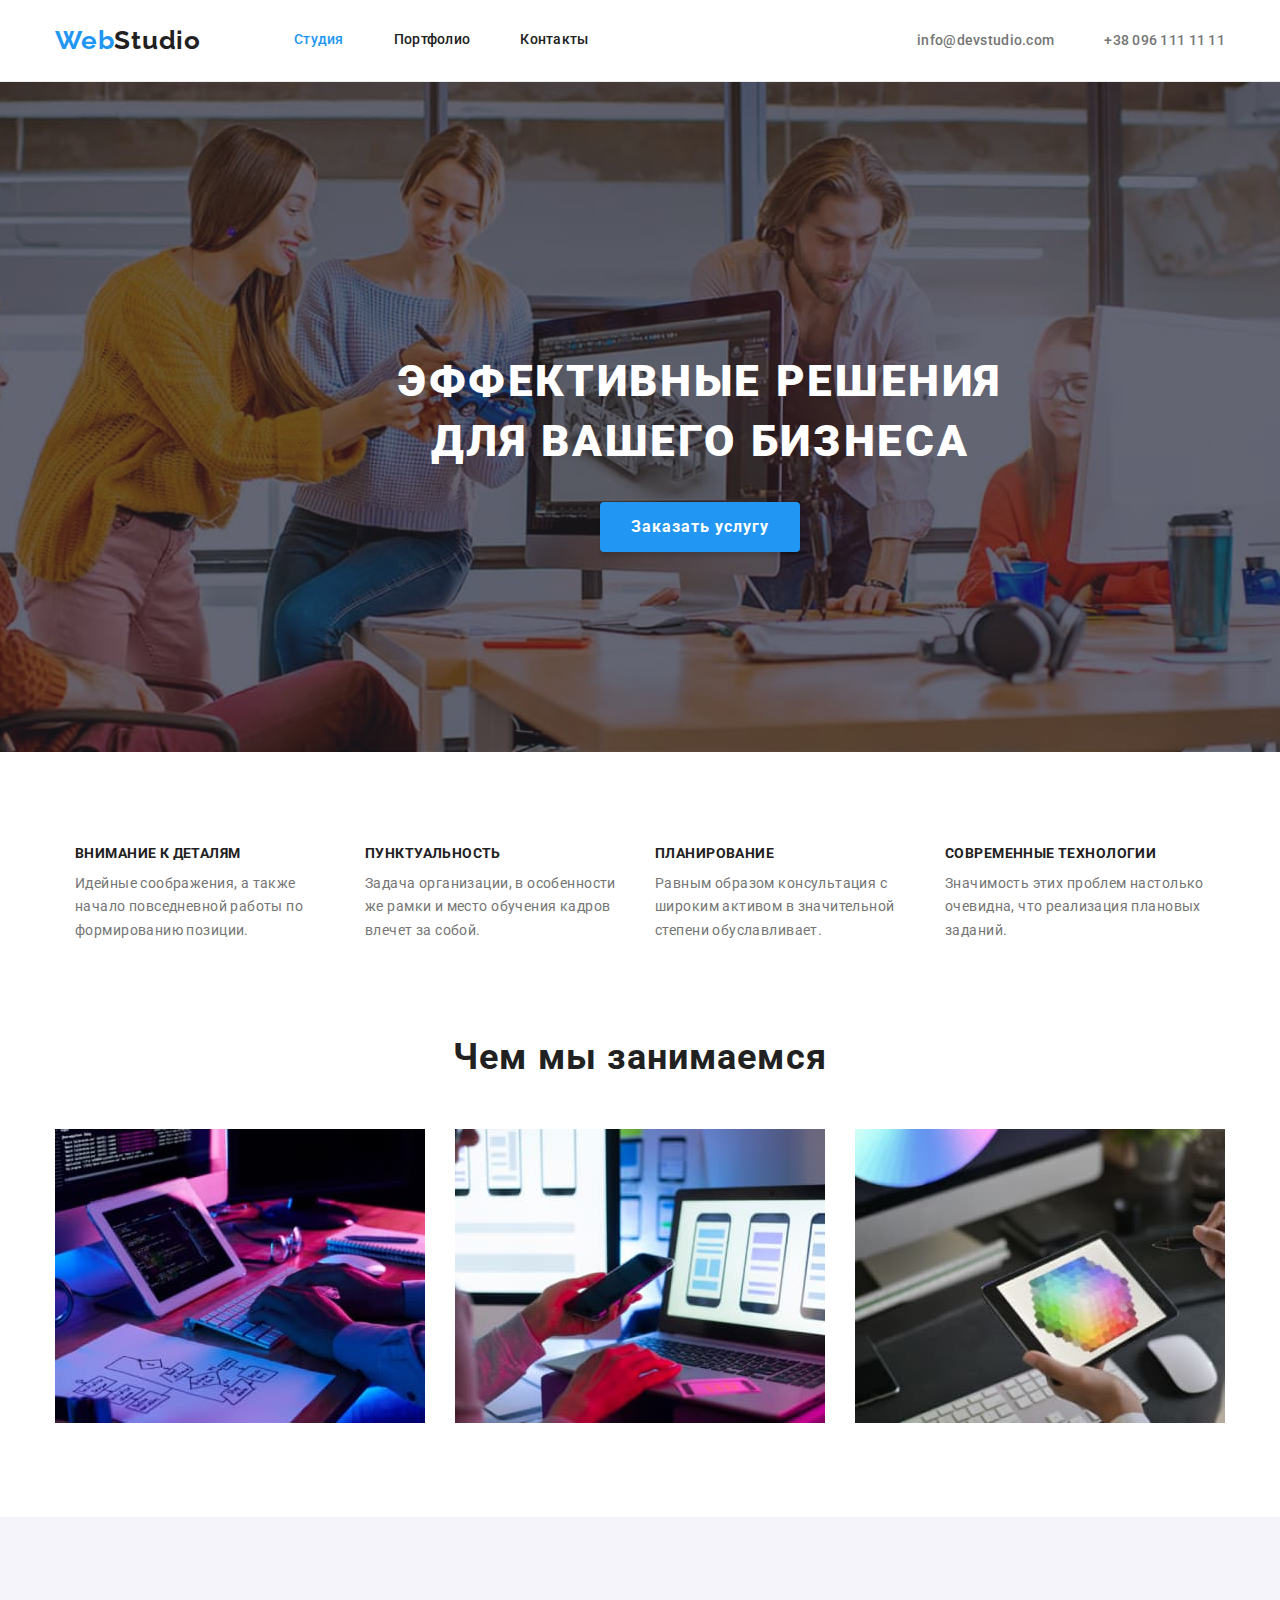
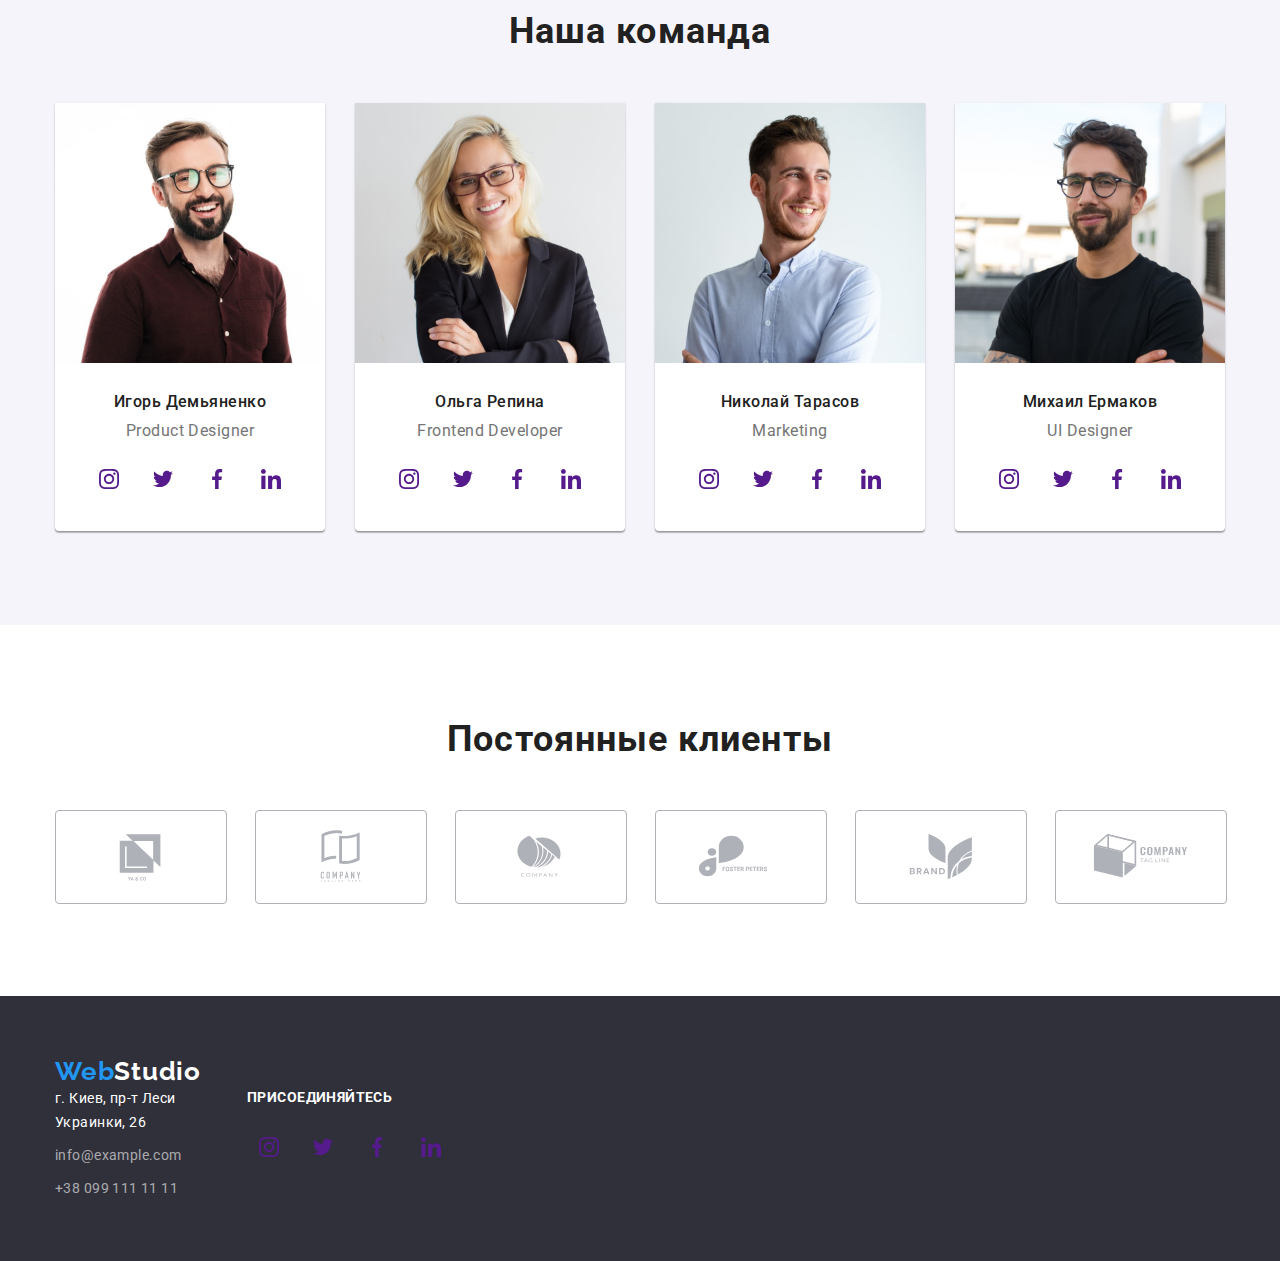
==== index.html @ ace1dfc9 "fixed" ====
<!DOCTYPE html>
<html lang="ru">
<head>
    <meta charset="UTF-8">
    <meta http-equiv="X-UA-Compatible" content="IE=edge">
    <meta name="viewport" content="width=device-width, initial-scale=1.0">
    <link rel="preconnect" href="https://fonts.googleapis.com">
    <link rel="preconnect" href="https://fonts.gstatic.com" crossorigin>
    <link href="https://fonts.googleapis.com/css2?family=Roboto:wght@400;500;700;900&display=swap" rel="stylesheet">
    <link href="https://fonts.googleapis.com/css2?family=Raleway:wght@700&display=swap" rel="stylesheet">
    <title>Студия</title>
    <link
      rel="stylesheet"
      href="https://cdnjs.cloudflare.com/ajax/libs/modern-normalize/1.1.0/modern-normalize.min.css"
      integrity="sha512-wpPYUAdjBVSE4KJnH1VR1HeZfpl1ub8YT/NKx4PuQ5NmX2tKuGu6U/JRp5y+Y8XG2tV+wKQpNHVUX03MfMFn9Q=="
      crossorigin="anonymous"
      referrerpolicy="no-referrer">
    <link rel="stylesheet" href="./css/styles.css">
    <link rel="stylesheet" href="./css/normalize.css">
</head>
<body>
    <header class="header">
    <div class="container">
<nav class="header-nav">
    <a href="" class="link"> <span class="logo-web logo">Web</span><span class="logo-studio logo">Studio</span></a>
    <ul class="header-list list">
        <li class="header-item"><a href="" class="header-link-studio-page link">Студия</a></li>
        <li class="header-item"><a href="./portfolio.html" rel="noopener noreferrer nofollow" class="header-link link">Портфолио </a></li>
        <li class="header-item"><a href="" class="header-link link">Контакты </a></li>
    </ul>
</nav>
<div class="header-connect">
<ul class="header-contact-list list">
    <li><a href="mailto:info@devstudio.com" class="header-tel link">info@devstudio.com</a></li>
    <li><a href="tel:+380961111111" class="header-mail link">+38 096 111 11 11</a></li>
</ul>
</div>
</div>
</header>
<main>
    <section class="section hero">
    <div class="container">
        <div class="hero-content">
        <h1 class="hero-title">
        Эффективные решения для вашего бизнеса
        </h1>
        <button type="button" class="hero-btn">Заказать услугу</button>
        </div>
    </div>
    </section>
    <section class="section-benefits">
        <div class="container flex-benefits">
<ul class="benefits-list list">
    <li class="benefits-item">
        <p class="benefits-sledding">Внимание к деталям</p>
        <p class="benefits-sledding-item">Идейные соображения, а также начало повседневной работы по формированию позиции.</p>
    </li>
    <li class="benefits-item">
        <p class="benefits-sledding">Пунктуальность</p>
        <p class="benefits-sledding-item">Задача организации, в особенности же рамки и место обучения кадров влечет за собой.</p>
    </li>
    <li class="benefits-item">
        <p class="benefits-sledding">Планирование</p>
        <p class="benefits-sledding-item">Равным образом консультация с широким активом в значительной степени обуславливает.</p>
    </li>
    <li class="benefits-item">
        <p class="benefits-sledding">Современные технологии</p>
        <p class="benefits-sledding-item">Значимость этих проблем настолько очевидна, что реализация плановых заданий.</p>
    </li>
</ul>
</div>
    </section>
    <section class="section">
    <div class="container flex-about">
    <h2 class="about-main-title">Чем мы занимаемся</h2>
        <ul class="about-list list">
            <li class="about-item"><img src="./img/img-work1.jpg" alt="работа" width="370"
                height="294"></li>
            <li class="about-item"><img src="./img/img-work2.jpg" alt="работа" width="370"
                height="294"></li>
            <li class="about-item"><img src="./img/img-work3.jpg" alt="работа" width="370"
                height="294"></li>
        </ul>
    </div>
    </section>
    <section class="section flex-team">
        <div class="container flex-team">
        <h2 class="team-main-title">Наша команда</h2>
        <ul class="team-list list">
            <li class="team-item">
                <img src="./img/human1.jpg" alt="human" width="270" height="260">
            <div class="team-text">
                <p class="team-item-name">Игорь Демьяненко</p>
                <p lang="en" class="team-item-position">Product Designer</p>
                <ul class="team-soc-list list">
                    <li class="team-soc-item">
                        <a href="" class="team-soc-link link" rel="noopener noreferrer nofollow">
                        <svg class="team-soc-icon" width="20" height="20">
                          <use href="./img/icons.svg#icon-instagram"></use>  
                        </svg>
                        </a>
                    </li>
                    <li class="team-soc-item">
                        <a href="" class="team-soc-link link" rel="noopener noreferrer nofollow">
                            <svg class="team-soc-icon" width="20" height="20">
                                <use href="./img/icons.svg#icon-twitter"></use>  
                              </svg>
                        </a></li>
                    <li class="team-soc-item">
                        <a href="" class="team-soc-link link" rel="noopener noreferrer nofollow">
                            <svg class="team-soc-icon" width="20" height="20">
                                <use href="./img/icons.svg#icon-facebook"></use>  
                              </svg>
                        </a></li>
                    <li class="team-soc-item">
                        <a href="" class="team-soc-link link" rel="noopener noreferrer nofollow">
                            <svg class="team-soc-icon" width="20" height="20">
                                <use href="./img/icons.svg#icon-linkedin"></use>  
                              </svg>  
                        </a></li>
                </ul>
            </div>
            </li>
            <li class="team-item">
                <img src="./img/human2.jpg" alt="human" width="270" height="260">
            <div class="team-text">
                <p class="team-item-name">Ольга Репина</p>
                <p lang="en" class="team-item-position">Frontend Developer</p>
                <ul class="team-soc-list list">
                    <li class="team-soc-item">
                        <a href="" class="team-soc-link link" rel="noopener noreferrer nofollow">
                        <svg class="team-soc-icon" width="20" height="20">
                          <use href="./img/icons.svg#icon-instagram"></use>  
                        </svg>
                        </a>
                    </li>
                    <li class="team-soc-item">
                        <a href="" class="team-soc-link link" rel="noopener noreferrer nofollow">
                            <svg class="team-soc-icon" width="20" height="20">
                                <use href="./img/icons.svg#icon-twitter"></use>  
                              </svg>
                        </a></li>
                    <li class="team-soc-item">
                        <a href="" class="team-soc-link link" rel="noopener noreferrer nofollow">
                            <svg class="team-soc-icon" width="20" height="20">
                                <use href="./img/icons.svg#icon-facebook"></use>  
                              </svg>
                        </a></li>
                    <li class="team-soc-item">
                        <a href="" class="team-soc-link link" rel="noopener noreferrer nofollow">
                            <svg class="team-soc-icon" width="20" height="20">
                                <use href="./img/icons.svg#icon-linkedin"></use>  
                              </svg>  
                        </a></li>
                </ul>
                </div>
            </li>
            <li class="team-item">
                <img src="./img/human3.jpg" alt="human" width="270" height="260">
                <div class="team-text">
                <p class="team-item-name">Николай Тарасов</p>
                <p lang="en" class="team-item-position">Marketing</p>
                <ul class="team-soc-list list">
                    <li class="team-soc-item">
                        <a href="" class="team-soc-link link" rel="noopener noreferrer nofollow">
                        <svg class="team-soc-icon" width="20" height="20">
                          <use href="./img/icons.svg#icon-instagram"></use>  
                        </svg>
                        </a>
                    </li>
                    <li class="team-soc-item">
                        <a href="" class="team-soc-link link" rel="noopener noreferrer nofollow">
                            <svg class="team-soc-icon" width="20" height="20">
                                <use href="./img/icons.svg#icon-twitter"></use>  
                              </svg>
                        </a></li>
                    <li class="team-soc-item">
                        <a href="" class="team-soc-link link" rel="noopener noreferrer nofollow">
                            <svg class="team-soc-icon" width="20" height="20">
                                <use href="./img/icons.svg#icon-facebook"></use>  
                              </svg>
                        </a></li>
                    <li class="team-soc-item">
                        <a href="" class="team-soc-link link" rel="noopener noreferrer nofollow">
                            <svg class="team-soc-icon" width="20" height="20">
                                <use href="./img/icons.svg#icon-linkedin"></use>  
                              </svg>  
                        </a></li>
                </ul>
</div>
            </li>
            <li class="team-item">
                <img src="./img/human4.jpg" alt="human" width="270" height="260">
<div class="team-text">
                <p class="team-item-name">Михаил Ермаков</p>
                <p lang="en" class="team-item-position">UI Designer</p>
                <ul class="team-soc-list list">
                    <li class="team-soc-item">
                        <a href="" class="team-soc-link link" rel="noopener noreferrer nofollow">
                        <svg class="team-soc-icon" width="20" height="20">
                          <use href="./img/icons.svg#icon-instagram"></use>  
                        </svg>
                        </a>
                    </li>
                    <li class="team-soc-item">
                        <a href="" class="team-soc-link link" rel="noopener noreferrer nofollow">
                            <svg class="team-soc-icon" width="20" height="20">
                                <use href="./img/icons.svg#icon-twitter"></use>  
                              </svg>
                        </a></li>
                    <li class="team-soc-item">
                        <a href="" class="team-soc-link link" rel="noopener noreferrer nofollow">
                            <svg class="team-soc-icon" width="20" height="20">
                                <use href="./img/icons.svg#icon-facebook"></use>  
                              </svg>
                        </a></li>
                    <li class="team-soc-item">
                        <a href="" class="team-soc-link link" rel="noopener noreferrer nofollow">
                            <svg class="team-soc-icon" width="20" height="20">
                                <use href="./img/icons.svg#icon-linkedin"></use>  
                              </svg>  
                        </a></li>
                </ul>
            </div>
            </li>
        </ul>
        </div>
    </section>
    <section class="section">
        <h2 class="clients-main-title">
        Постоянные клиенты
        </h2>
        <div>
            <ul class="clients-soc-list list">
            <li class="clients-soc-item">
            <a href="" class="clients-soc-link link" rel="noopener noreferrer nofollow">
            <svg class="clients=soc-icon" width="106" height="60">
                <use href="./img/icons2.svg#icon-clients1"></use>    
            </svg>
            </a>
            </li>
            <li class="clients-soc-item">
            <a href="" class="clients-soc-link link" rel="noopener noreferrer nofollow">
                <svg class="clients=soc-icon" width="106" height="60">
                    <use href="./img/icons2.svg#icon-clients2"></use>    
                </svg>
        </a>
    </li>
            <li class="clients-soc-item">
            <a href="" class="clients-soc-link link" rel="noopener noreferrer nofollow">
                <svg class="clients=soc-icon" width="106" height="60">
                    <use href="./img/icons2.svg#icon-clients3"></use>    
                </svg>
        </a>
    </li>
            <li class="clients-soc-item">
            <a href="" class="clients-soc-link link" rel="noopener noreferrer nofollow">
                <svg class="clients=soc-icon" width="106" height="60">
                    <use href="./img/icons2.svg#icon-clients4"></use>    
                </svg>
            </a>
            </li>
            <li class="clients-soc-item">
            <a href="" class="clients-soc-link link" rel="noopener noreferrer nofollow">
                <svg class="clients=soc-icon" width="106" height="60">
                    <use href="./img/icons2.svg#icon-clients5"></use>    
                </svg>
        </a>
    </li>
            <li class="clients-soc-item">
            <a href="" class="clients-soc-link link" rel="noopener noreferrer nofollow">
                <svg class="clients=soc-icon" width="106" height="60">
                    <use href="./img/icons2.svg#icon-clients6"></use>    
                </svg>
        </a>
    </li>
        </div>
    </section>
</main>
<footer class="footer">
<section class="section-footer">
    <div class="footer-blocks container">
    <div>
    <a href="" class="logo-footer link"> <span class="logo-web">Web</span><span class="logo-studio-footer">Studio</span></a>
    <address role="author" class="footer-address">г. Киев, пр-т Леси Украинки, 26</address>
    <ul class="footer-list list">
        <li class="footer-item"><a href="mailto:info@example.com" class="footer-tel link">info@example.com</a></li>
        <li class="footer-item"><a href="tel:+380991111111" class="footer-mail link">+38 099 111 11 11</a></li>
    </ul>
    </div>
    <div class="footer-connect-block container flex-footer">
        <p class="footer-connect">присоединяйтесь</p>
        <ul class="team-soc-list list">
            <li class="team-soc-item">
                <a href="" class="team-soc-link link" rel="noopener noreferrer nofollow">
                <svg class="team-soc-icon" width="20" height="20">
                  <use href="./img/icons.svg#icon-instagram"></use>  
                </svg>
                </a>
            </li>
            <li class="team-soc-item">
                <a href="" class="team-soc-link link" rel="noopener noreferrer nofollow">
                    <svg class="team-soc-icon" width="20" height="20">
                        <use href="./img/icons.svg#icon-twitter"></use>  
                      </svg>
                </a></li>
            <li class="team-soc-item">
                <a href="" class="team-soc-link link" rel="noopener noreferrer nofollow">
                    <svg class="team-soc-icon" width="20" height="20">
                        <use href="./img/icons.svg#icon-facebook"></use>  
                      </svg>
                </a></li>
            <li class="team-soc-item">
                <a href="" class="team-soc-link link" rel="noopener noreferrer nofollow">
                    <svg class="team-soc-icon" width="20" height="20">
                        <use href="./img/icons.svg#icon-linkedin"></use>  
                      </svg>  
                </a></li>
        </ul>
    </div>
    </div>
</section>
</footer>
</body>
</html>
---- css/styles.css ----
html, body {
    margin:0;
    padding:0;
    box-sizing: border-box;
    }

:root {
    --main_color: #212121;
    --contacts-color: #757575;
    --header-title-color: #ffffff;
    --main-btn-color: #ffffff;
    --accent-color: #2196F3;
    --portfolio-btn: #F5F4FA;
    --typical-margin: 30px;
    --header-margin: 50px;
}
/* Студия */
body {
    font-family: 'Roboto', sans-serif;
    color: var(--main_color);
    background: #ffffff;
}
.container {
    width: 1170px;
    padding-left: 15px;
    padding-right: 15px;
    margin: 0 auto;
}

p,
h1,
h2,
h3,
h4,
h5,
h6 {
  margin: 0;
}

ul {
  margin: 0;
  padding-left: 0;
}
.link {
    text-decoration: none;
}
.list{
    list-style: none;
    margin: 0;
    padding: 0;
}

.section {
    padding-top: 94px;
    padding-bottom: 94px;
}

.section-portfolio {
    padding-top: 94px;
    padding-bottom: 94px;
}

.section-footer {
    padding-bottom: 60px;
    padding-top: 60px;
}

.section-benefits {
    padding-top: 94px;
}

img {
	display: block;
	max-width: 100%;
	height: auto;
}

/*---------------- HEADER------------------ */

.header{
    background-color: white;
    padding-top: 25px;
    padding-bottom: 25px;
    border-bottom: 1px solid #ECECEC;
}

.header .container{
display: flex;
align-items: center;
}

.header-nav {
    display: flex;
    align-items: center;
}

.header-link {
    color: var(--main_color);
}
.header-link-page{
    color: var(--accent-color);
}
.header-link-studio-page{
    color: var(--accent-color);
}
.header-link:hover, .header-link:focus {
color: var(--accent-color);
}

.header-connect {
    margin-left: auto;
}

.header-contact-list {
    display: flex;
}

.header-tel, .header-mail{
    font-weight: 500;
    font-size: 14px;
    line-height: 1.14;
    letter-spacing: 0.02em;
    color: var(--contacts-color);
}

.header-tel {
    margin-right: var(--header-margin);
}

.header-tel:hover,.header-tel:focus, 
.header-mail:hover, .header-mail:focus{
    color: var(--accent-color);
}

.header-list {
    display: flex;
}

.header-item {
font-weight: 500;
font-size: 14px;
line-height: 1.14;
letter-spacing: 0.02em;
}

.header-item:not(:last-child) {
    margin-right: var(--header-margin);
}

/*------------- HERO ----------------*/

.hero {
	background-color: #2f303a;
	text-align: center;
	padding-top: 200px;
	padding-bottom: 200px;
    background-image: linear-gradient(
        rgba(47, 48, 58, 0.4),
        rgba(47, 48, 58, 0.4)
      ),
      url(../img/hero-content-img.jpg);
    background-repeat: no-repeat;
    background-position: center;
    background-size: cover;
    padding: 270px 100px 200px 100px;
    flex-grow: 1;
}
.container{
    display: flex;
    }

.hero-content{
    text-align: center;
    flex-grow: 1;
  }

.hero-title{
margin-top: 0;
margin-right: auto;
margin-left: auto;
font-weight: 900;
font-size: 44px;
line-height: 1.36;
letter-spacing: 0.06em;
text-transform: uppercase;
color: var(--header-title-color);
margin-bottom: var(--typical-margin);
}

.hero-title{
    max-width: 700px;
}

.hero-btn {
cursor: pointer;
background-color: var(--accent-color);
box-shadow: 0px 4px 4px rgba(0, 0, 0, 0.15);
border: 0px;
border-radius: 4px;
min-width: 200px;
height: 50px;
font-weight: 700;
font-size: 16px;
line-height: 1.87;
letter-spacing: 0.06em;
color: var(--main-btn-color);
}

/* ---------------------BENEFITS-------------------------- */

.flex-benefits  {
    display: flex;
    justify-content: center;
    align-items: center;
}

.benefits-list {
    display: flex;
}

.benefits-item:not(:last-child){
    margin-right: var(--typical-margin);
    
}

.benefits-sledding-item{
    max-width: 260px;
}

.benefits-sledding {
font-weight: 700;
font-size: 14px;
line-height: 1.14;
letter-spacing: 0.03em;
text-transform: uppercase;
color: var(--main_color);
}

.benefits-sledding {
margin-bottom: 10px;
}

.benefits-sledding-item{
font-size: 14px;
line-height: 1.71;
letter-spacing: 0.03em;
color: var(--contacts-color);
}

/* ----------------------ABOUT-------------------------------- */

.flex-about  {
    display: flex;
    justify-content: center;
    align-items: center;
    flex-direction: column;
}

.container{
display: flex;
}

.about-main-title{
font-weight: 700;
font-size: 36px;
line-height: 1.16;
text-align: center;
letter-spacing: 0.03em;
color: var(--main_color);
}

.about-list{
display: flex;
margin-top: var(--header-margin);
}

.about-item:not(:first-child){
    margin-left: var(--typical-margin);
}


/* -----------------TEAM---------------- */

.flex-team  {
display: flex;
justify-content: center;
align-items: center;
flex-direction: column;
background: #F5F4FA;
}

.team{
background-color: #F5F4FA;
}

.team-main-title{
font-weight: 700;
font-size: 36px;
line-height: 1.16;
text-align: center;
letter-spacing: 0.03em;
color: var(--main_color);
margin-bottom: var(--header-margin);
}

.team-list {
    display: flex;
}

.team-item:not(:last-child){
    margin-right: var(--typical-margin);
}

.team-item{
display: flex;
flex-direction: column;
align-items: center;
box-shadow: 0px 1px 3px rgba(0, 0, 0, 0.12), 0px 1px 1px rgba(0, 0, 0, 0.14), 0px 2px 1px rgba(0, 0, 0, 0.2);
border-radius: 0px 0px 4px 4px;
background: #ffffff; 
}

.team-text {
    padding-bottom: 30px;
    padding-top: 30px;
    text-align: center;
}

.team-item-name {
    margin-bottom: 10px;
}

.team-item-name {
font-weight: 500;
font-size: 16px;
line-height: 1.18;
letter-spacing: 0.03em;
color: var(--main_color);
}

.team-item-position{
font-weight: 400;
font-size: 16px;
line-height: 1.18;
letter-spacing: 0.03em;
color: var(--contacts-color);
margin-bottom: 16px;
}

.team-soc-icon {
fill: currentColor;
}

.team-soc-list {
display: flex;
list-style: none;
}

.team-soc-item {
    width: 44px;
    height: 44px;
    margin-left: 10px;
}

.team-soc-item:first-child {
margin-left: 0;
}

.team-soc-link  {
display: flex;
align-items: center;
justify-content: center;
width: 100%;
height: 100%;
border-radius: 50%;
background-color: transparent;
}

.team-soc-link:hover {
background-color: var(--accent-color);
}

.team-soc-link:hover .team-soc-icon {
fill: #FFFFFF;
}

/*------------------------ Clients ---------------------------*/

.clients-main-title {
font-weight: 700;
font-size: 36px;
line-height: 1.16;
text-align: center;
letter-spacing: 0.03em;
color: var(--main_color);
margin-bottom: var(--header-margin);
}

.clients-soc-list {
    display: flex;
    align-items: center;
    justify-content: center;
}

.clients-soc-link {
    display: flex;
    align-items: center;
    justify-content: center;
    width: 100%;
    height: 100%;
    fill: #afb1b8;
    border: 1px solid #afb1b8;
    border-radius: 4px;
}

.clients-soc-link:hover, .clients-soc-link:focus { 
border-color: var(--accent-color);
}

.clients-soc-item {
    width: 170px;
    height: 92px;
    margin-left: 30px;
}

.clients-soc-item:first-child {
    margin-left: 0;
}

.clients-soc-icon {
    fill: currentColor;
}

.clients-soc-icon {
    width: 106px;
    height: 60px;
}

.clients-soc-link:hover .clients-soc-icon {
fill: currentColor;
}

/* -------------------FOOTER------------------- */



.footer {
display: flex;
justify-content: center;
align-items: baseline;
}

.flex-footer  {
    display: flex;
    justify-content: center;
    align-items: baseline;
    flex-direction: column;
    }

.footer{
    background-color: #2F303A;
}



.logo-footer{
    margin-bottom: 20px;
}

.footer-address{
    margin-bottom: 9px;
}

.footer-address{
font-family: 'Roboto';
font-style: normal;
display: block;
font-weight: 400;
font-size: 14px;
line-height: 1.71;
letter-spacing: 0.03em;
text-decoration: none;
color: var(--header-title-color);
}
.logo-web{
font-family: 'Raleway';
font-weight: 700;
font-size: 26px;
line-height: 1.19;
letter-spacing: 0.03em;
color: var(--accent-color);
}
.logo-studio {
font-family: 'Raleway';
font-weight: 700;
font-size: 26px;
line-height: 1.19;
letter-spacing: 0.03em;
color: var(--main_color);
margin-right: 93px;
}
.logo-studio-footer{
    font-family: 'Raleway';
    font-weight: 700;
    font-size: 26px;
    line-height: 1.19;
    letter-spacing: 0.03em;
    color: var(--main-btn-color);   
}

.footer-item:not(:last-child) {
    margin-bottom: 9px;
}

.footer-tel, .footer-mail{
    font-size: 14px;
    line-height: 1.71;
    letter-spacing: 0.03em;
    color: rgba(255, 255, 255, 0.6);
}
.footer-tel:hover,.footer-tel:focus, 
.footer-mail:hover, .footer-mail:focus{
    color: var(--accent-color);
}

.footer-connect {
color: #ffffff;
font-weight: 700;
font-size: 14px;
line-height: 16px;
letter-spacing: 0.03em;
text-transform: uppercase;
margin-bottom: 20px;
margin-top: 0;
}
/* ---------------------------Портфолио----------------------------------- */

.main-item-btn:not(:last-child) {
margin-right: 8px;
}

.cards-text {
    border: 1px solid #eeeeee;
    border-top: none;
    padding: 20px 24px;
}

.main-list{
    display: flex;
    padding: 0;
    margin: 0;
    justify-content: center;
    flex-wrap: wrap;
    margin: -15px;
}
.main-item:nth-child(-n + 6) {
margin-bottom: var(--typical-margin);
}

.main-item:hover {
    box-shadow: 
    0px 1px 1px rgba(0, 0, 0, 0.12), 
    0px 4px 4px rgba(0, 0, 0, 0.06), 
    1px 4px 6px rgba(0, 0, 0, 0.16);
}

.main-item{
margin-right: 15px;
margin-left: 15px;
} 


.main-item-subtext {
    margin-top: 4px;
}

.main-btn {
padding: 6px 22px;
display: flex;
background-color: #F5F4FA;
font-family: inherit;
color: var(--primary-text-color);
font-weight: 500;
font-size: 16px;
line-height: 1.62;
text-align: center;
letter-spacing: 0.03em;
border-radius: 4px;
border-color: transparent;
cursor: pointer;
}

.main-list-btn {
    display: flex;
    justify-content: center;
    margin: 0 auto;
    margin-bottom: 65px;
}
.main-btn:hover{
box-shadow: 0px 3px 1px rgba(0, 0, 0, 0.1), 0px 1px 2px rgba(0, 0, 0, 0.08), 0px 2px 2px rgba(0, 0, 0, 0.12);
border-radius: 4px;
background-color: var(--accent-color);
color: var(--main-btn-color);
}
.main-item-text{
font-weight: 700;
font-size: 18px;
line-height: 2;
letter-spacing: 0.06em;
color: var(--main_color);
}
.main-item-subtext{
font-weight: 400;
font-size: 16px;
line-height: 1.87;
letter-spacing: 0.03em;
color: var(--contacts-color);
}
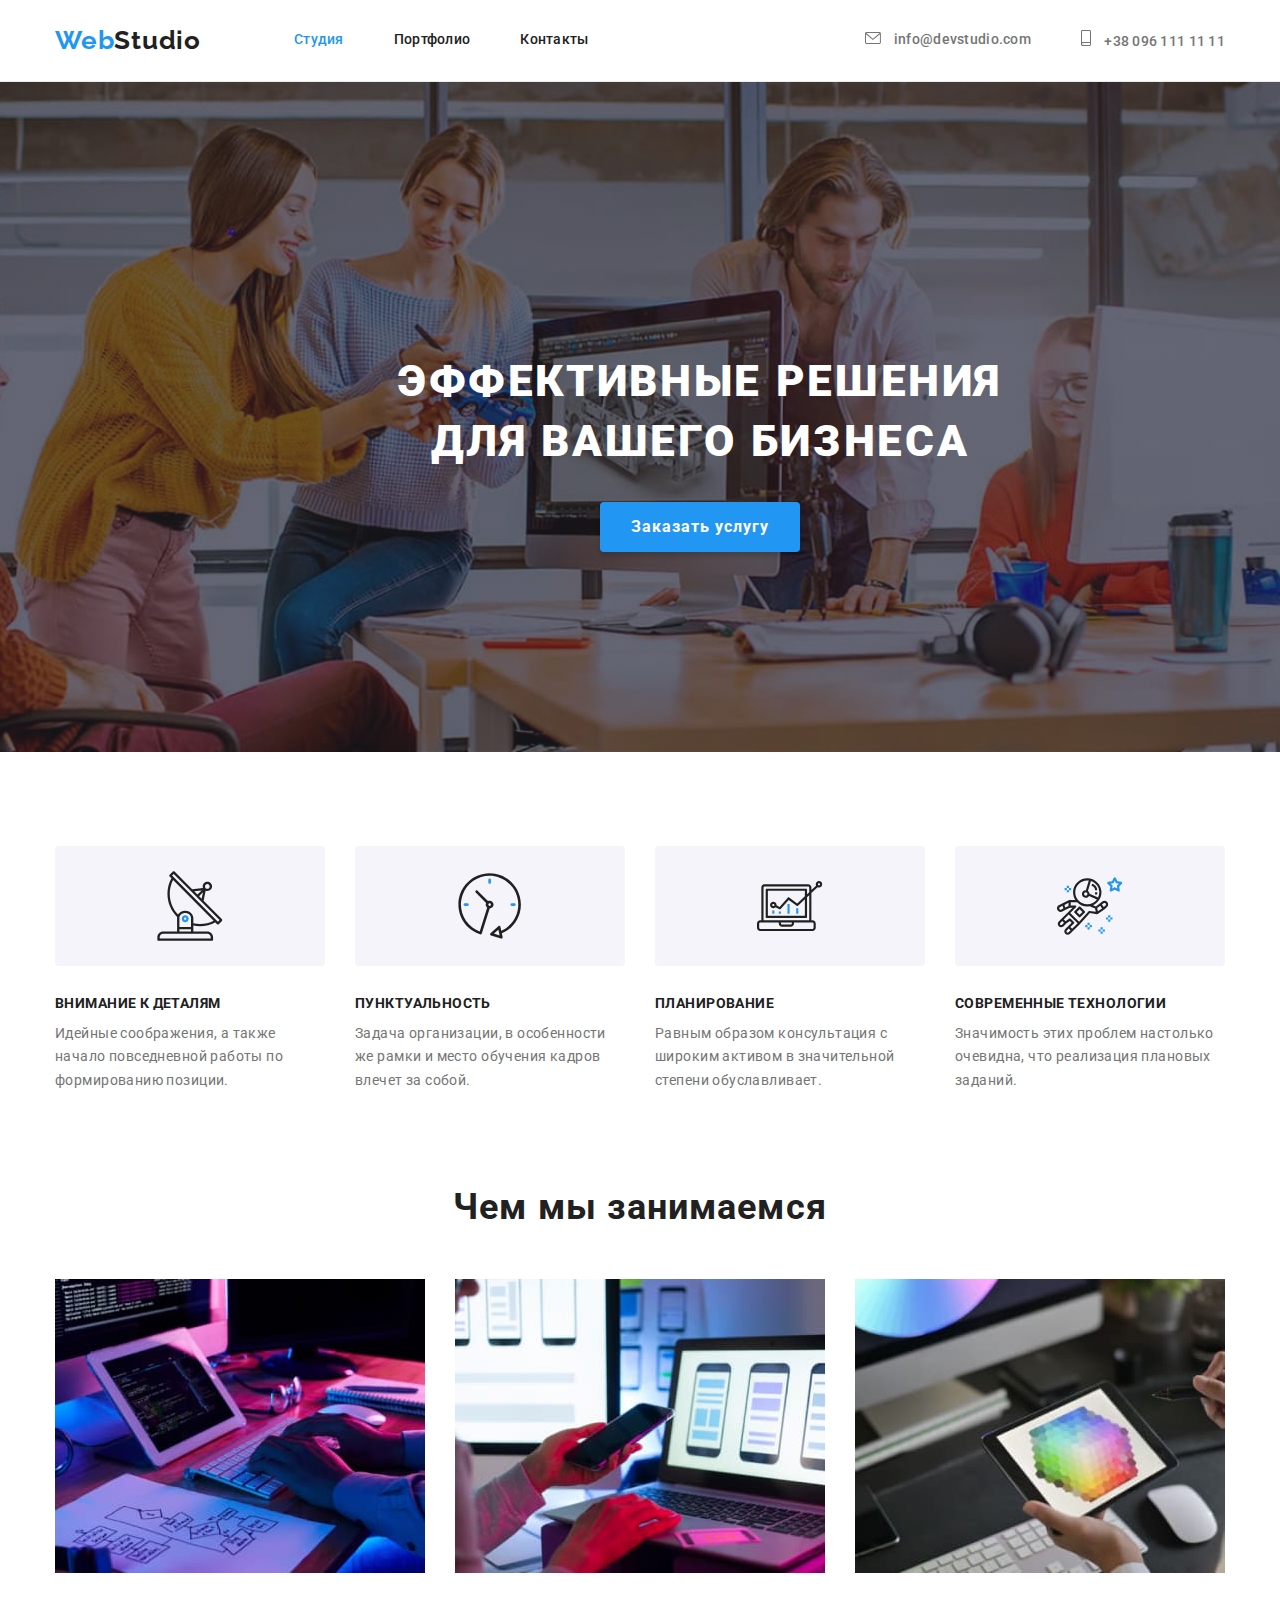
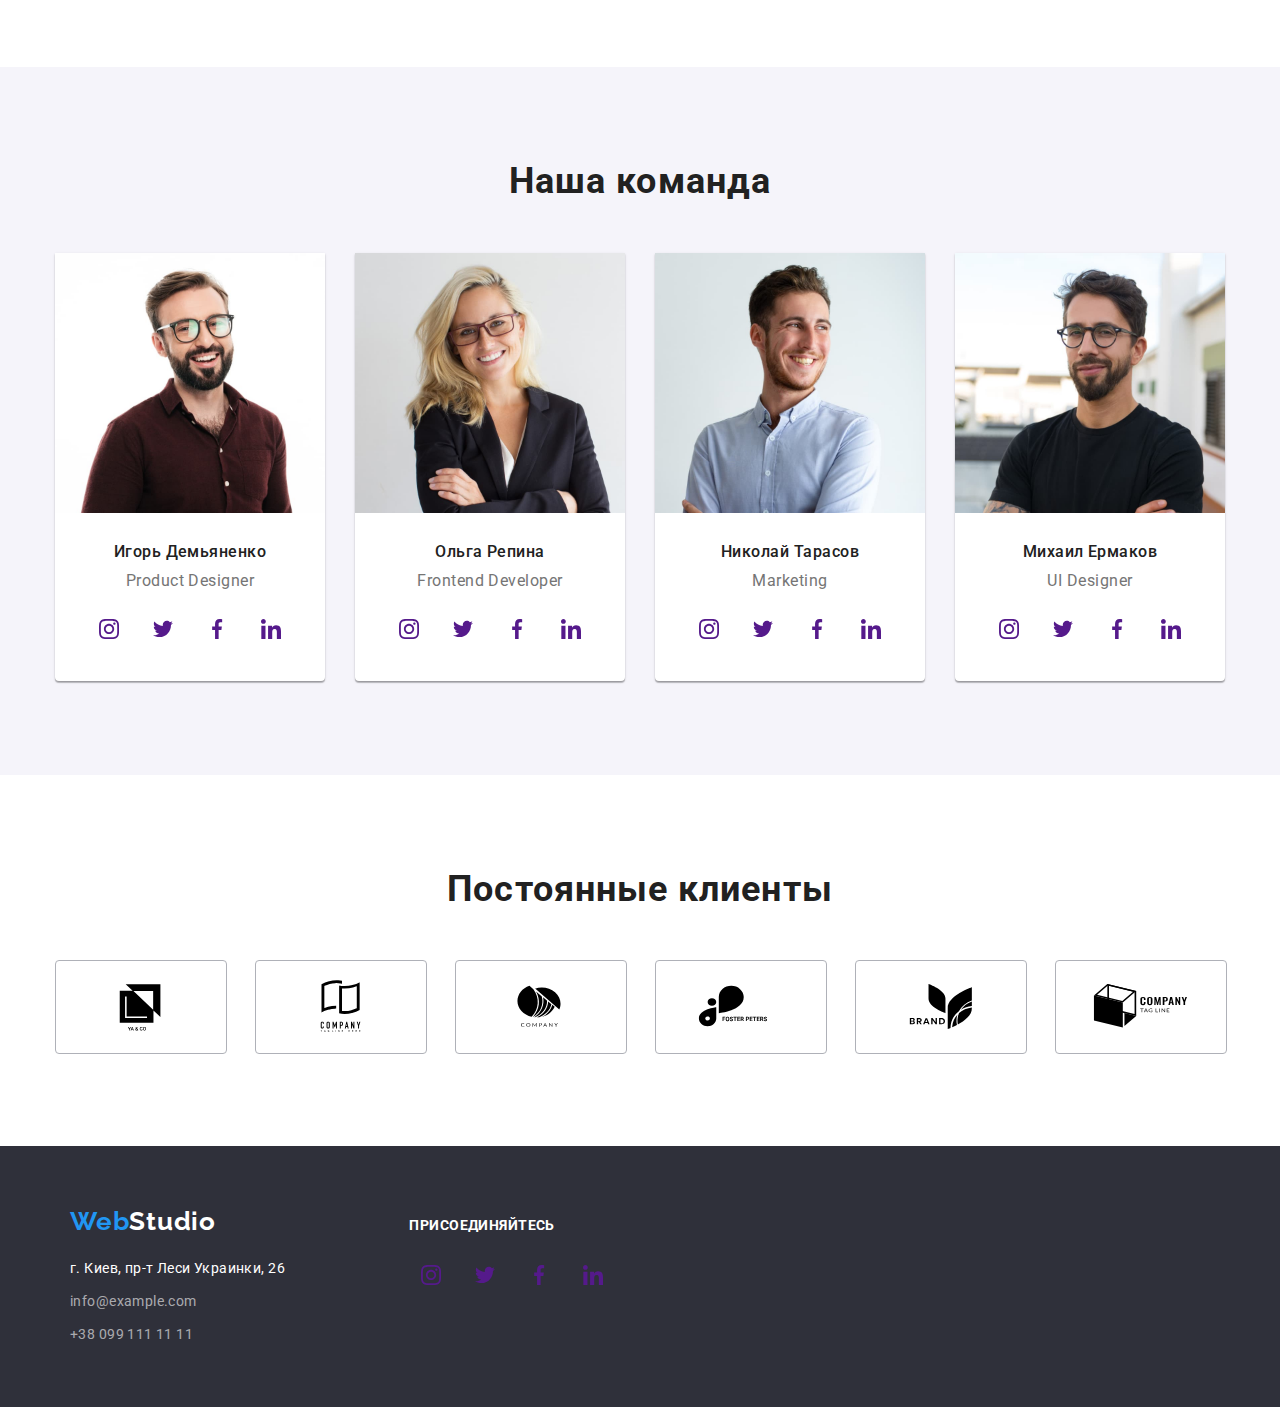
==== commit 43945636: "add icons" ====
--- a/index.html
+++ b/index.html
@@ -31,8 +31,22 @@
 </nav>
 <div class="header-connect">
 <ul class="header-contact-list list">
-    <li><a href="mailto:info@devstudio.com" class="header-tel link">info@devstudio.com</a></li>
-    <li><a href="tel:+380961111111" class="header-mail link">+38 096 111 11 11</a></li>
+    <li>
+        <a href="mailto:info@devstudio.com" class="header-tel link">
+            <svg class="header-icon-mail" width="16" height="12">
+                <use href="./img/icons4.svg#icon-envelope"></use>
+            </svg>
+        info@devstudio.com
+        </a>
+    </li>
+    <li>
+        <a href="tel:+380961111111" class="header-mail link">
+            <svg class="header-icon-tel" width="10" height="16">
+                <use href="./img/icons4.svg#icon-smartphone"></use>
+            </svg>
+        +38 096 111 11 11
+        </a>
+    </li>
 </ul>
 </div>
 </div>
@@ -52,18 +66,38 @@
         <div class="container flex-benefits">
 <ul class="benefits-list list">
     <li class="benefits-item">
+        <a href="" class="benefits-link-icons" rel="noopener noreferrer nofollow">
+            <svg class="benefits-icon" width="65.32" height="70">
+                <use href="./img/icons3.svg#icon-benefits-icon"></use>
+            </svg>
+        </a>
         <p class="benefits-sledding">Внимание к деталям</p>
         <p class="benefits-sledding-item">Идейные соображения, а также начало повседневной работы по формированию позиции.</p>
     </li>
     <li class="benefits-item">
+        <a href="" class="benefits-link-icons" rel="noopener noreferrer nofollow">
+            <svg class="benefits-icon" width="65.32" height="70">
+                <use href="./img/icons3.svg#icon-benefits-icon2"></use>
+            </svg>
+        </a>
         <p class="benefits-sledding">Пунктуальность</p>
         <p class="benefits-sledding-item">Задача организации, в особенности же рамки и место обучения кадров влечет за собой.</p>
     </li>
     <li class="benefits-item">
+        <a href="" class="benefits-link-icons" rel="noopener noreferrer nofollow">
+            <svg class="benefits-icon" width="65.32" height="70">
+                <use href="./img/icons3.svg#icon-benefits-icon3"></use>
+            </svg>
+        </a>
         <p class="benefits-sledding">Планирование</p>
         <p class="benefits-sledding-item">Равным образом консультация с широким активом в значительной степени обуславливает.</p>
     </li>
     <li class="benefits-item">
+        <a href="" class="benefits-link-icons" rel="noopener noreferrer nofollow">
+            <svg class="benefits-icon" width="65.32" height="70">
+                <use href="./img/icons3.svg#icon-benefits-icon4"></use>
+            </svg>
+        </a>
         <p class="benefits-sledding">Современные технологии</p>
         <p class="benefits-sledding-item">Значимость этих проблем настолько очевидна, что реализация плановых заданий.</p>
     </li>
@@ -230,8 +264,8 @@
         <h2 class="clients-main-title">
         Постоянные клиенты
         </h2>
-        <div>
-            <ul class="clients-soc-list list">
+        <div class="clients-maim-list container">
+            <ul class="clients-soc-list list container">
             <li class="clients-soc-item">
             <a href="" class="clients-soc-link link" rel="noopener noreferrer nofollow">
             <svg class="clients=soc-icon" width="106" height="60">
@@ -274,13 +308,13 @@
                 </svg>
         </a>
     </li>
-        </div>
+</div>
     </section>
 </main>
 <footer class="footer">
-<section class="section-footer">
-    <div class="footer-blocks container">
-    <div>
+<section class="section-footer container">
+<div class="footer-blocks container">
+    <div class="footer-info container">
     <a href="" class="logo-footer link"> <span class="logo-web">Web</span><span class="logo-studio-footer">Studio</span></a>
     <address role="author" class="footer-address">г. Киев, пр-т Леси Украинки, 26</address>
     <ul class="footer-list list">
--- a/css/styles.css
+++ b/css/styles.css
@@ -115,6 +115,20 @@
     display: flex;
 }
 
+.header-icon-mail {
+    fill: #757575;
+    margin-right: 10px;
+    width: 16px;
+    height: 12px;
+}
+
+.header-icon-tel {
+    fill: #757575;
+    margin-right: 10px;
+    width: 10px;
+    height: 16px;
+}
+
 .header-tel, .header-mail{
     font-weight: 500;
     font-size: 14px;
@@ -131,6 +145,23 @@
 .header-mail:hover, .header-mail:focus{
     color: var(--accent-color);
 }
+
+.header-tel:hover .header-icon-tel {
+    fill: var(--accent-color);
+}
+
+.header-tel:focus .header-icon-tel {
+    fill: var(--accent-color);
+}
+
+.header-mail:hover .header-icon-mail {
+    fill: var(--accent-color);
+}
+
+.header-mail:focus .header-icon-mail {
+    fill: var(--accent-color);
+}
+
 
 .header-list {
     display: flex;
@@ -214,6 +245,39 @@
     align-items: center;
 }
 
+.benefits-list-icons {
+    display: flex;
+    align-items: center;
+    justify-content: center;
+}
+
+.benefits-item-icons {
+width: 270px;
+height: 120px;
+}
+
+.benefits-item-icons {
+margin-bottom: 30px;
+}
+
+.benefits-link-icons {
+    display: flex;
+    align-items: center;
+    justify-content: center;
+    width: 100%;
+    height: 100%;
+    background-color: #F5F4FA;;
+    border-radius: 4px;
+    width: 270px;
+    height: 120px;
+    margin-bottom: 30px;
+}
+
+.benefits-icon {
+width: 65.32px;
+height: 70px;
+}
+
 .benefits-list {
     display: flex;
 }
@@ -396,6 +460,11 @@
 margin-bottom: var(--header-margin);
 }
 
+.clients-maim-list {
+justify-content: center;
+align-items: center;
+}
+
 .clients-soc-list {
     display: flex;
     align-items: center;
@@ -408,7 +477,6 @@
     justify-content: center;
     width: 100%;
     height: 100%;
-    fill: #afb1b8;
     border: 1px solid #afb1b8;
     border-radius: 4px;
 }
@@ -420,11 +488,10 @@
 .clients-soc-item {
     width: 170px;
     height: 92px;
-    margin-left: 30px;
-}
-
-.clients-soc-item:first-child {
-    margin-left: 0;
+}
+
+.clients-soc-item:not(:last-child) {
+    margin-right: 30px;
 }
 
 .clients-soc-icon {
@@ -437,25 +504,27 @@
 }
 
 .clients-soc-link:hover .clients-soc-icon {
-fill: currentColor;
+fill: var(--accent-color);
 }
 
 /* -------------------FOOTER------------------- */
 
-
-
-.footer {
-display: flex;
+.footer .container {
+    display: flex;
 justify-content: center;
 align-items: baseline;
 }
 
 .flex-footer  {
-    display: flex;
     justify-content: center;
     align-items: baseline;
     flex-direction: column;
     }
+
+.footer-info {
+    flex-direction: column;
+    width: 350px;
+}
 
 .footer{
     background-color: #2F303A;
@@ -523,6 +592,10 @@
     color: var(--accent-color);
 }
 
+.footer-connect-block {
+    margin-left: 70px;
+}
+
 .footer-connect {
 color: #ffffff;
 font-weight: 700;
@@ -531,7 +604,6 @@
 letter-spacing: 0.03em;
 text-transform: uppercase;
 margin-bottom: 20px;
-margin-top: 0;
 }
 /* ---------------------------Портфолио----------------------------------- */
 
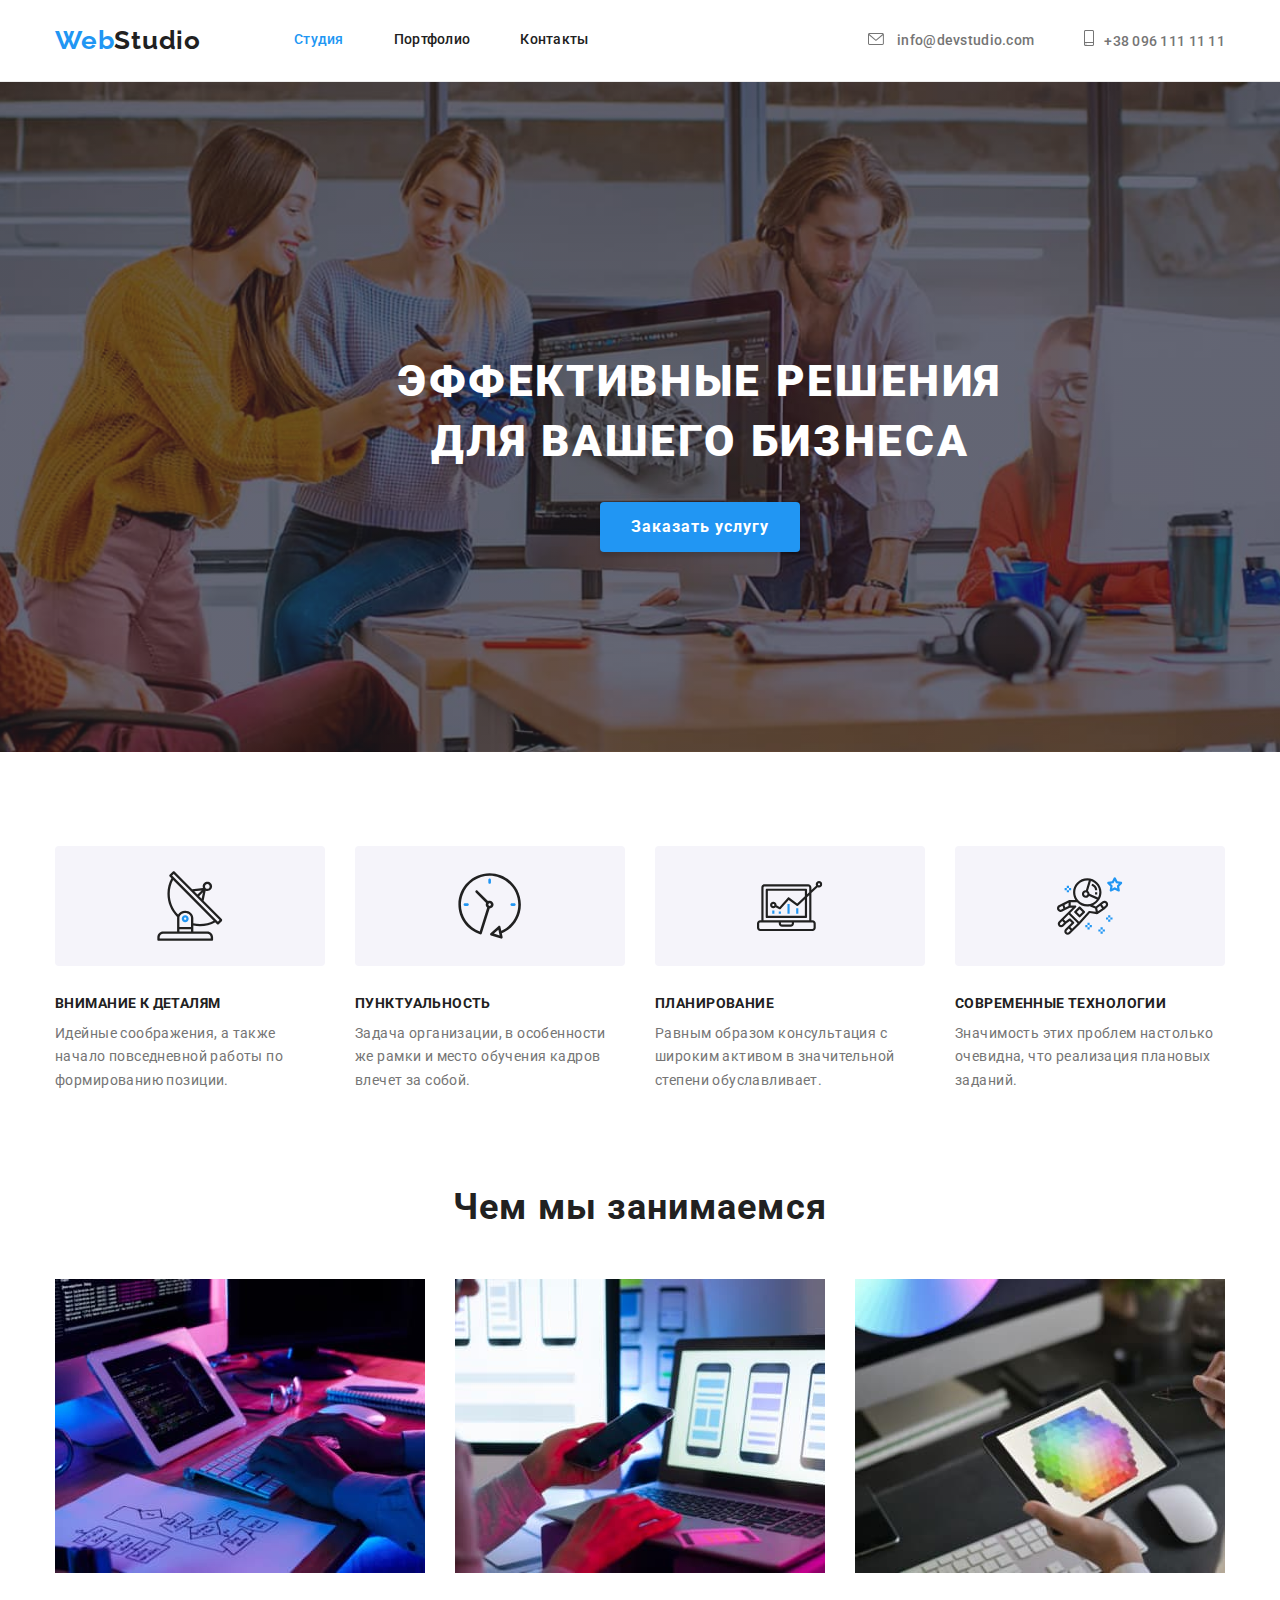
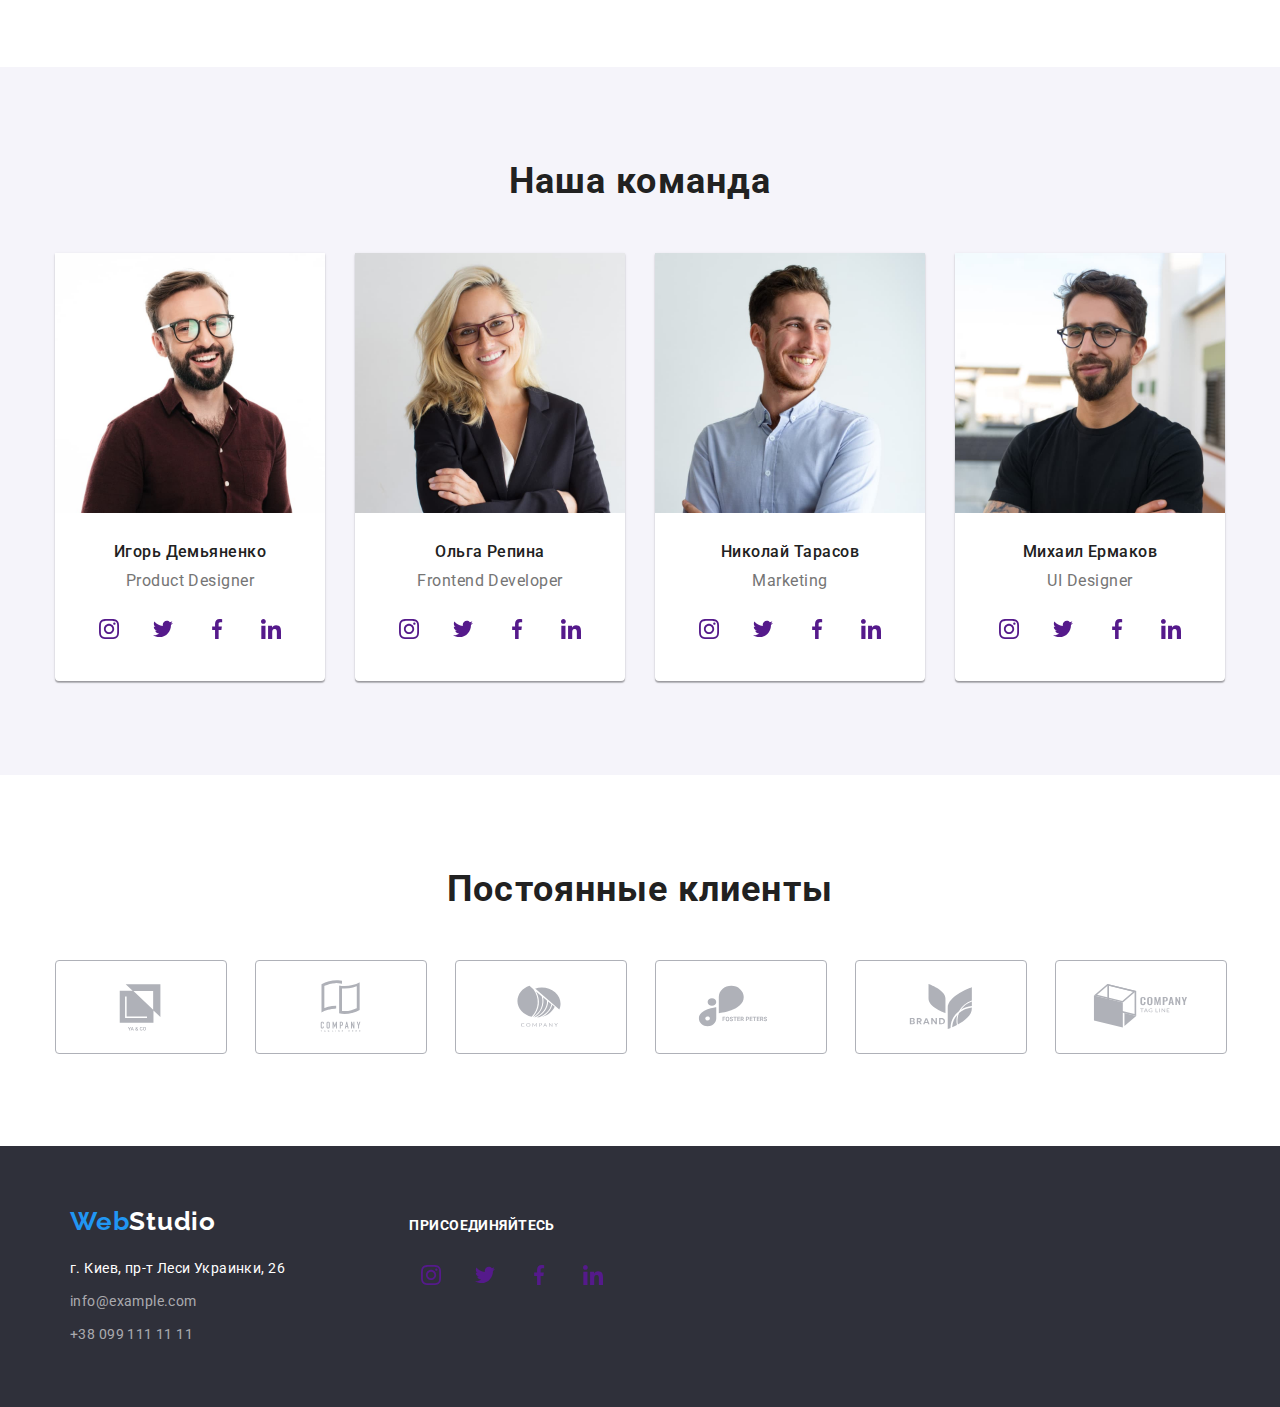
==== commit 77ee8881: "fixed" ====
--- a/index.html
+++ b/index.html
@@ -43,9 +43,7 @@
         <a href="tel:+380961111111" class="header-mail link">
             <svg class="header-icon-tel" width="10" height="16">
                 <use href="./img/icons4.svg#icon-smartphone"></use>
-            </svg>
-        +38 096 111 11 11
-        </a>
+            </svg>+38 096 111 11 11</a>
     </li>
 </ul>
 </div>
--- a/css/styles.css
+++ b/css/styles.css
@@ -113,6 +113,7 @@
 
 .header-contact-list {
     display: flex;
+    align-items: center;
 }
 
 .header-icon-mail {
@@ -161,8 +162,6 @@
 .header-mail:focus .header-icon-mail {
     fill: var(--accent-color);
 }
-
-
 .header-list {
     display: flex;
 }
@@ -477,6 +476,7 @@
     justify-content: center;
     width: 100%;
     height: 100%;
+    fill: #afb1b8;
     border: 1px solid #afb1b8;
     border-radius: 4px;
 }
@@ -503,7 +503,7 @@
     height: 60px;
 }
 
-.clients-soc-link:hover .clients-soc-icon {
+.clients-soc-link:hover .clients-soc-icon:hover {
 fill: var(--accent-color);
 }
 
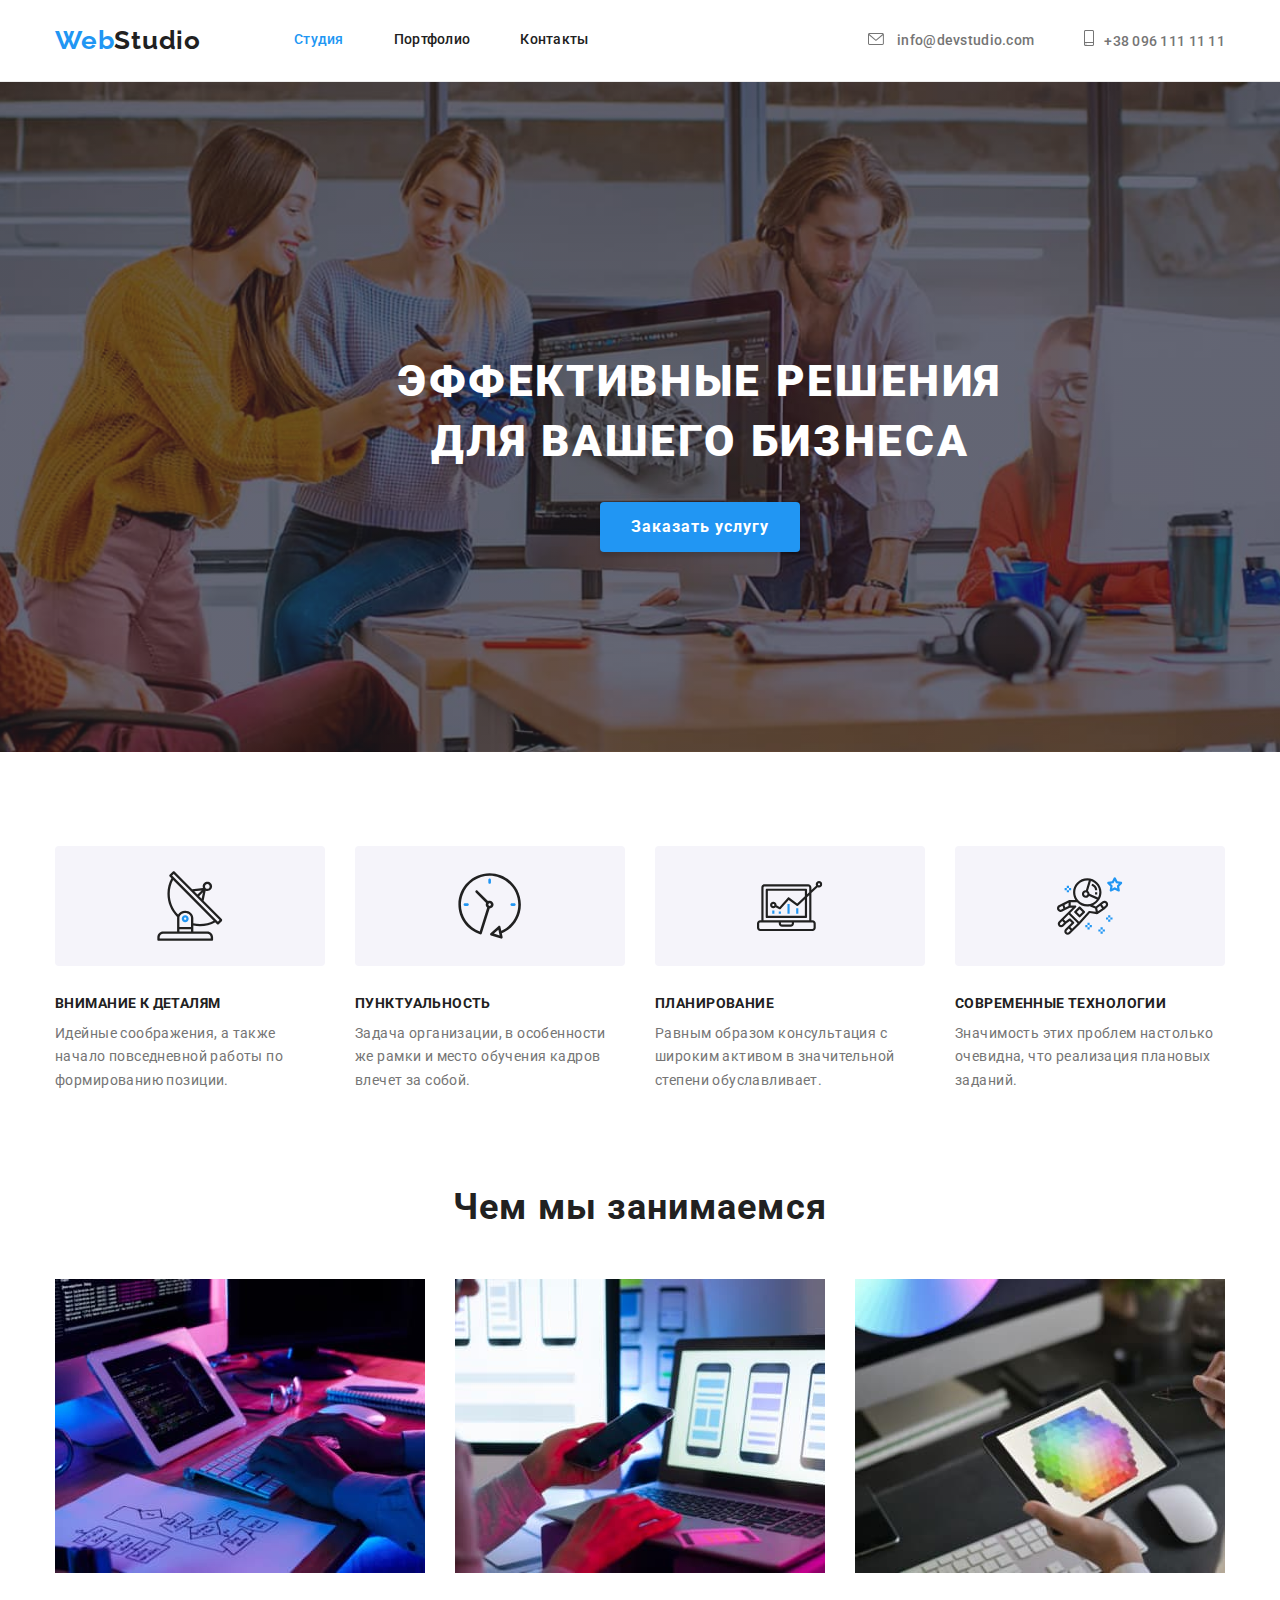
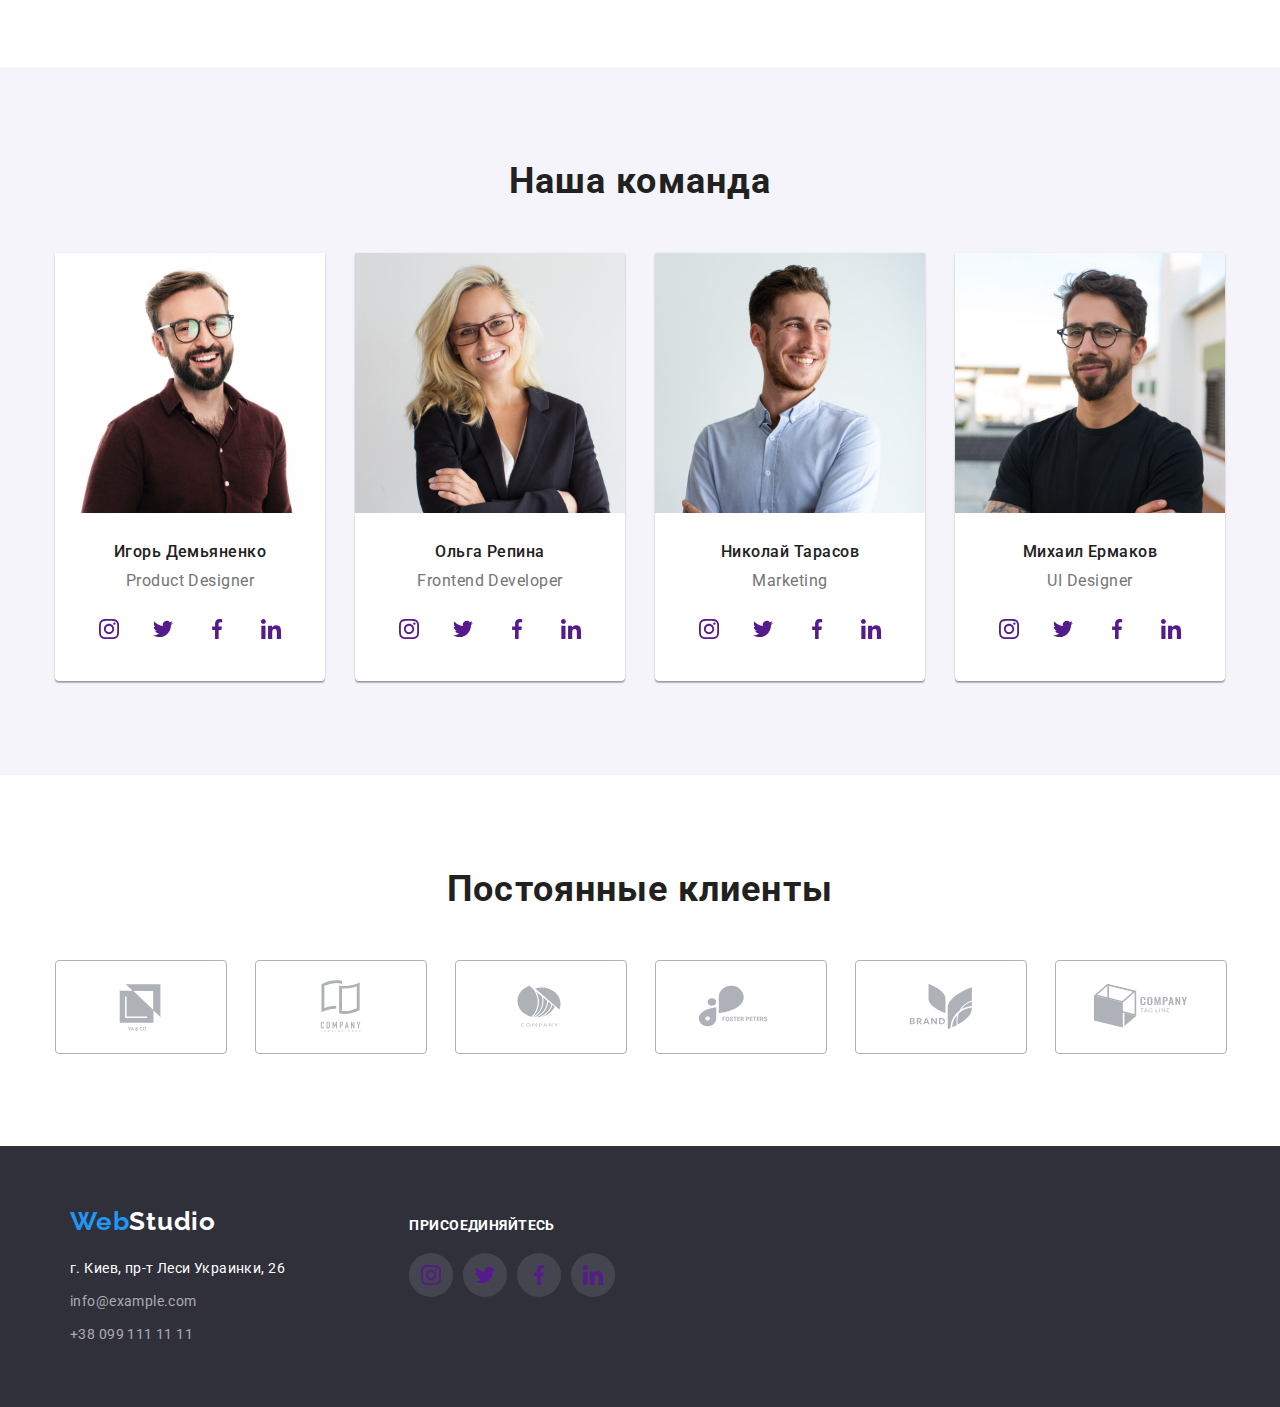
==== commit ec1ae473: "fixed" ====
--- a/index.html
+++ b/index.html
@@ -323,28 +323,28 @@
     <div class="footer-connect-block container flex-footer">
         <p class="footer-connect">присоединяйтесь</p>
         <ul class="team-soc-list list">
-            <li class="team-soc-item">
-                <a href="" class="team-soc-link link" rel="noopener noreferrer nofollow">
-                <svg class="team-soc-icon" width="20" height="20">
+            <li class="team-soc-item-footer">
+                <a href="" class="team-soc-link-footer link" rel="noopener noreferrer nofollow">
+                <svg class="team-soc-icon-footer" width="20" height="20">
                   <use href="./img/icons.svg#icon-instagram"></use>  
                 </svg>
                 </a>
             </li>
-            <li class="team-soc-item">
-                <a href="" class="team-soc-link link" rel="noopener noreferrer nofollow">
-                    <svg class="team-soc-icon" width="20" height="20">
+            <li class="team-soc-item-footer">
+                <a href="" class="team-soc-link-footer link" rel="noopener noreferrer nofollow">
+                    <svg class="team-soc-icon-footer" width="20" height="20">
                         <use href="./img/icons.svg#icon-twitter"></use>  
                       </svg>
                 </a></li>
-            <li class="team-soc-item">
-                <a href="" class="team-soc-link link" rel="noopener noreferrer nofollow">
-                    <svg class="team-soc-icon" width="20" height="20">
+            <li class="team-soc-item-footer">
+                <a href="" class="team-soc-link-footer link" rel="noopener noreferrer nofollow">
+                    <svg class="team-soc-icon-footer" width="20" height="20">
                         <use href="./img/icons.svg#icon-facebook"></use>  
                       </svg>
                 </a></li>
-            <li class="team-soc-item">
-                <a href="" class="team-soc-link link" rel="noopener noreferrer nofollow">
-                    <svg class="team-soc-icon" width="20" height="20">
+            <li class="team-soc-item-footer">
+                <a href="" class="team-soc-link-footer link" rel="noopener noreferrer nofollow">
+                    <svg class="team-soc-icon-footer" width="20" height="20">
                         <use href="./img/icons.svg#icon-linkedin"></use>  
                       </svg>  
                 </a></li>
--- a/css/styles.css
+++ b/css/styles.css
@@ -499,6 +499,7 @@
 }
 
 .clients-soc-icon {
+    fill: #afb1b8;
     width: 106px;
     height: 60px;
 }
@@ -605,6 +606,36 @@
 text-transform: uppercase;
 margin-bottom: 20px;
 }
+
+.team-soc-item-footer {
+   width: 44px;
+   height: 44px;
+   margin-left: 10px;
+}
+
+.team-soc-item-footer:first-child {
+margin-left: 0;
+}
+
+.team-soc-icon-footer {
+    fill: currentColor;
+}
+
+.team-soc-link-footer{
+    display: flex;
+    align-items: center;
+    justify-content: center;
+    width: 100%;
+    height: 100%;
+    border-radius: 50%;
+    fill: #FFFFFF;
+    background: rgba(255, 255, 255, 0.1);   
+}
+
+.team-soc-link-footer:hover {
+    background-color: var(--accent-color);
+}
+
 /* ---------------------------Портфолио----------------------------------- */
 
 .main-item-btn:not(:last-child) {
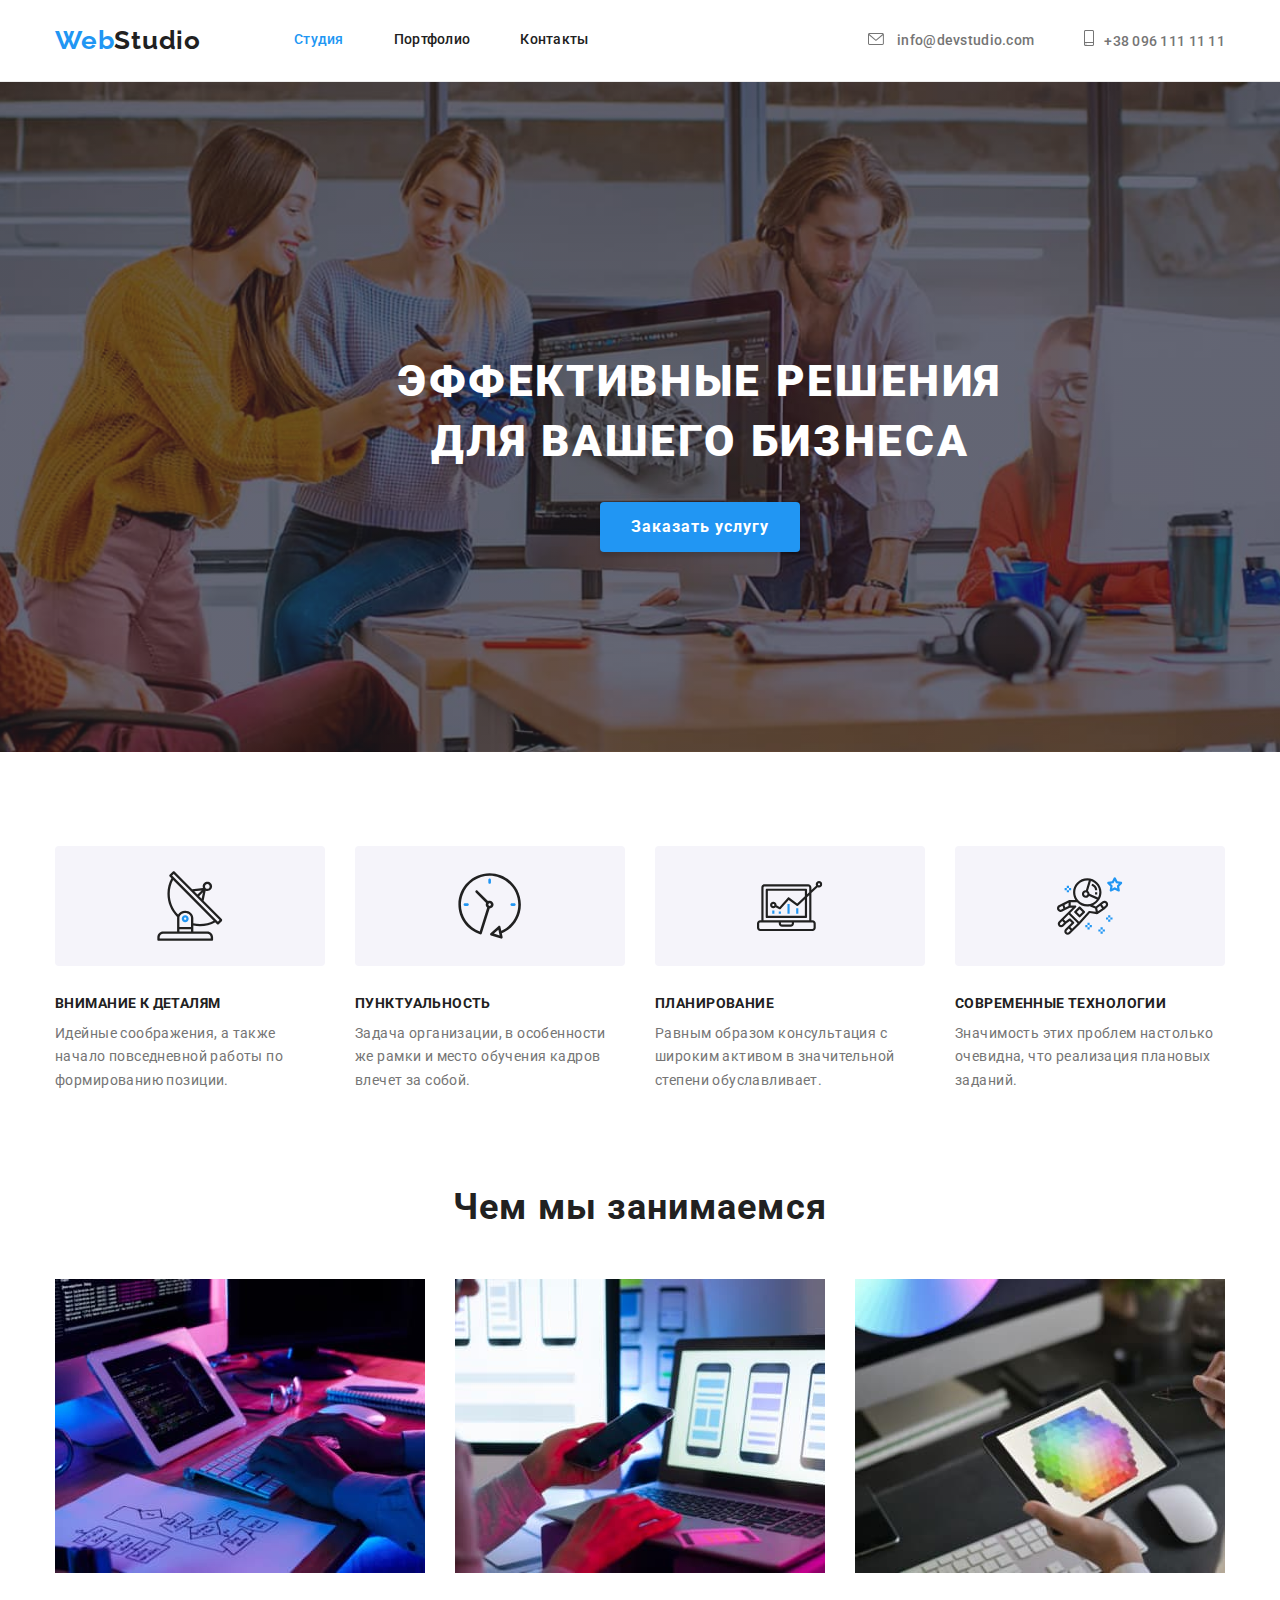
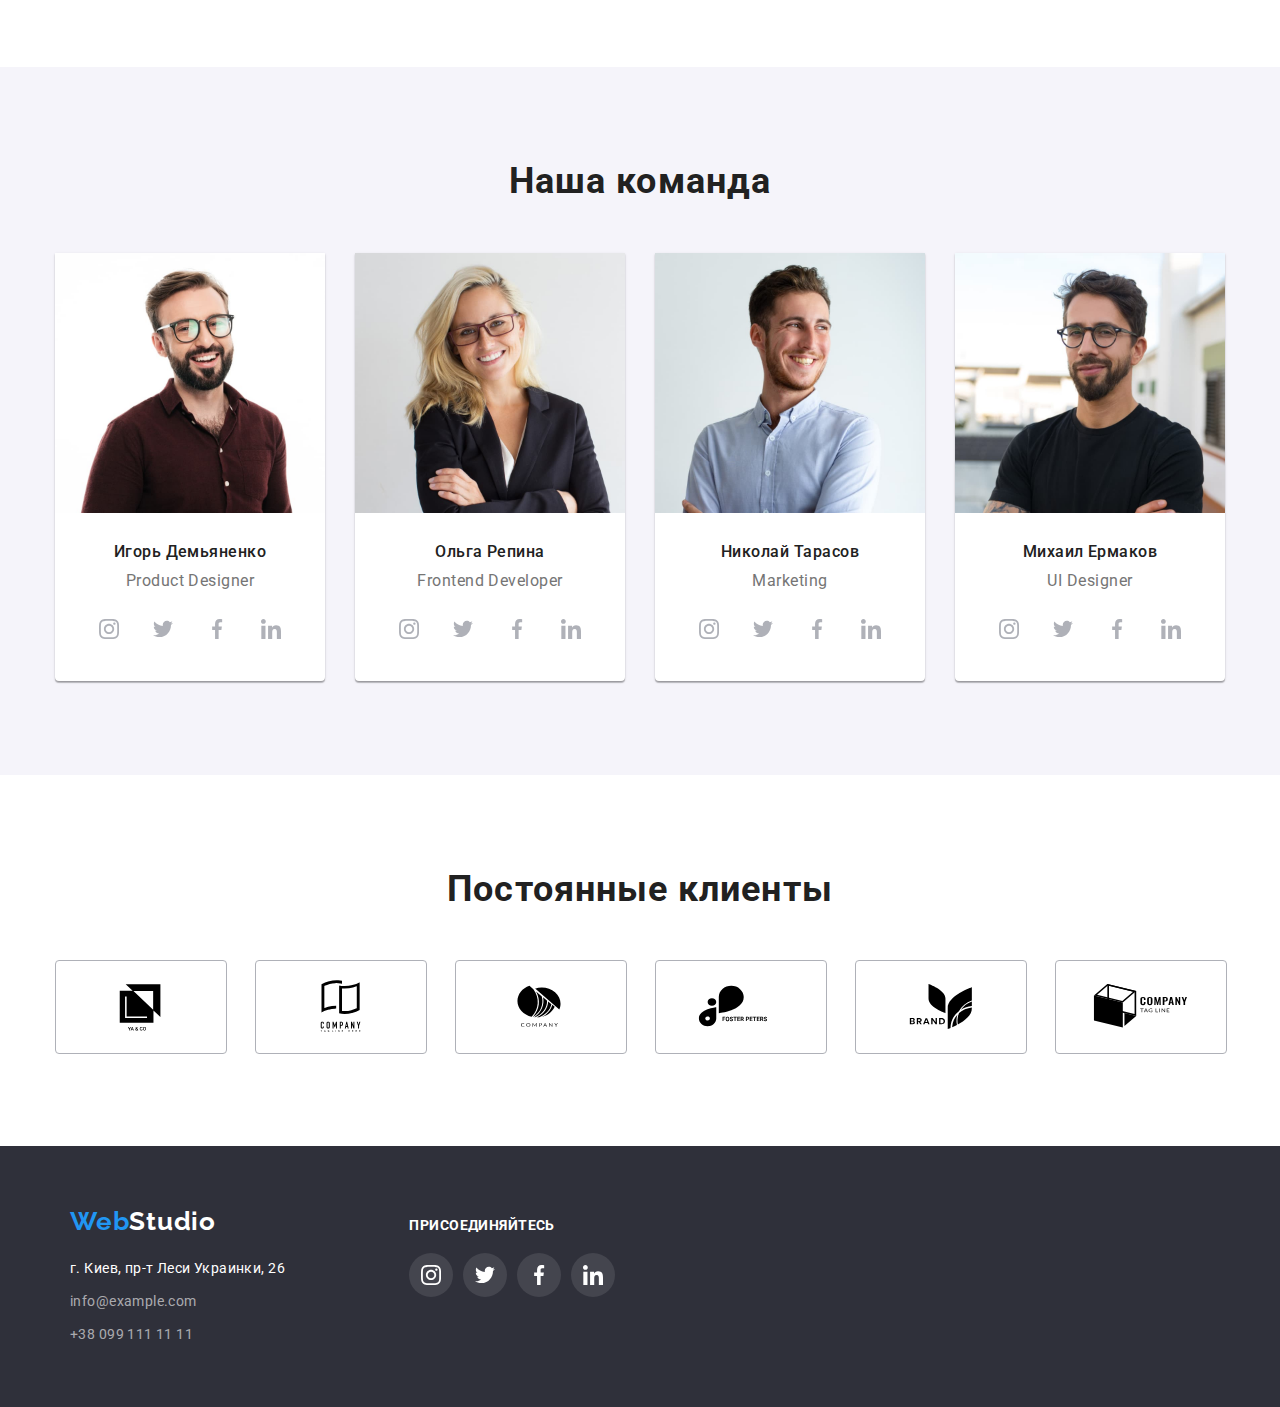
==== commit 4a722b2b: "fixed colors" ====
--- a/index.html
+++ b/index.html
@@ -346,7 +346,7 @@
                 <a href="" class="team-soc-link-footer link" rel="noopener noreferrer nofollow">
                     <svg class="team-soc-icon-footer" width="20" height="20">
                         <use href="./img/icons.svg#icon-linkedin"></use>  
-                      </svg>  
+                      </svg> 
                 </a></li>
         </ul>
     </div>
--- a/css/styles.css
+++ b/css/styles.css
@@ -145,23 +145,9 @@
 .header-tel:hover,.header-tel:focus, 
 .header-mail:hover, .header-mail:focus{
     color: var(--accent-color);
-}
-
-.header-tel:hover .header-icon-tel {
     fill: var(--accent-color);
 }
 
-.header-tel:focus .header-icon-tel {
-    fill: var(--accent-color);
-}
-
-.header-mail:hover .header-icon-mail {
-    fill: var(--accent-color);
-}
-
-.header-mail:focus .header-icon-mail {
-    fill: var(--accent-color);
-}
 .header-list {
     display: flex;
 }
@@ -411,7 +397,7 @@
 }
 
 .team-soc-icon {
-fill: currentColor;
+fill: #AFB1B8;
 }
 
 .team-soc-list {
@@ -476,12 +462,12 @@
     justify-content: center;
     width: 100%;
     height: 100%;
-    fill: #afb1b8;
     border: 1px solid #afb1b8;
     border-radius: 4px;
 }
 
-.clients-soc-link:hover, .clients-soc-link:focus { 
+.clients-soc-link:hover, 
+.clients-soc-link:focus { 
 border-color: var(--accent-color);
 }
 
@@ -500,11 +486,10 @@
 
 .clients-soc-icon {
     fill: #afb1b8;
-    width: 106px;
-    height: 60px;
-}
-
-.clients-soc-link:hover .clients-soc-icon:hover {
+}
+
+.clients-soc-icon:hover,
+.clients-soc-icon:focus {
 fill: var(--accent-color);
 }
 
@@ -618,7 +603,7 @@
 }
 
 .team-soc-icon-footer {
-    fill: currentColor;
+    fill: #ffffff;
 }
 
 .team-soc-link-footer{
@@ -628,11 +613,10 @@
     width: 100%;
     height: 100%;
     border-radius: 50%;
-    fill: #FFFFFF;
     background: rgba(255, 255, 255, 0.1);   
 }
 
-.team-soc-link-footer:hover {
+.team-soc-link-footer:hover, .team-soc-link-footer:focus {
     background-color: var(--accent-color);
 }
 
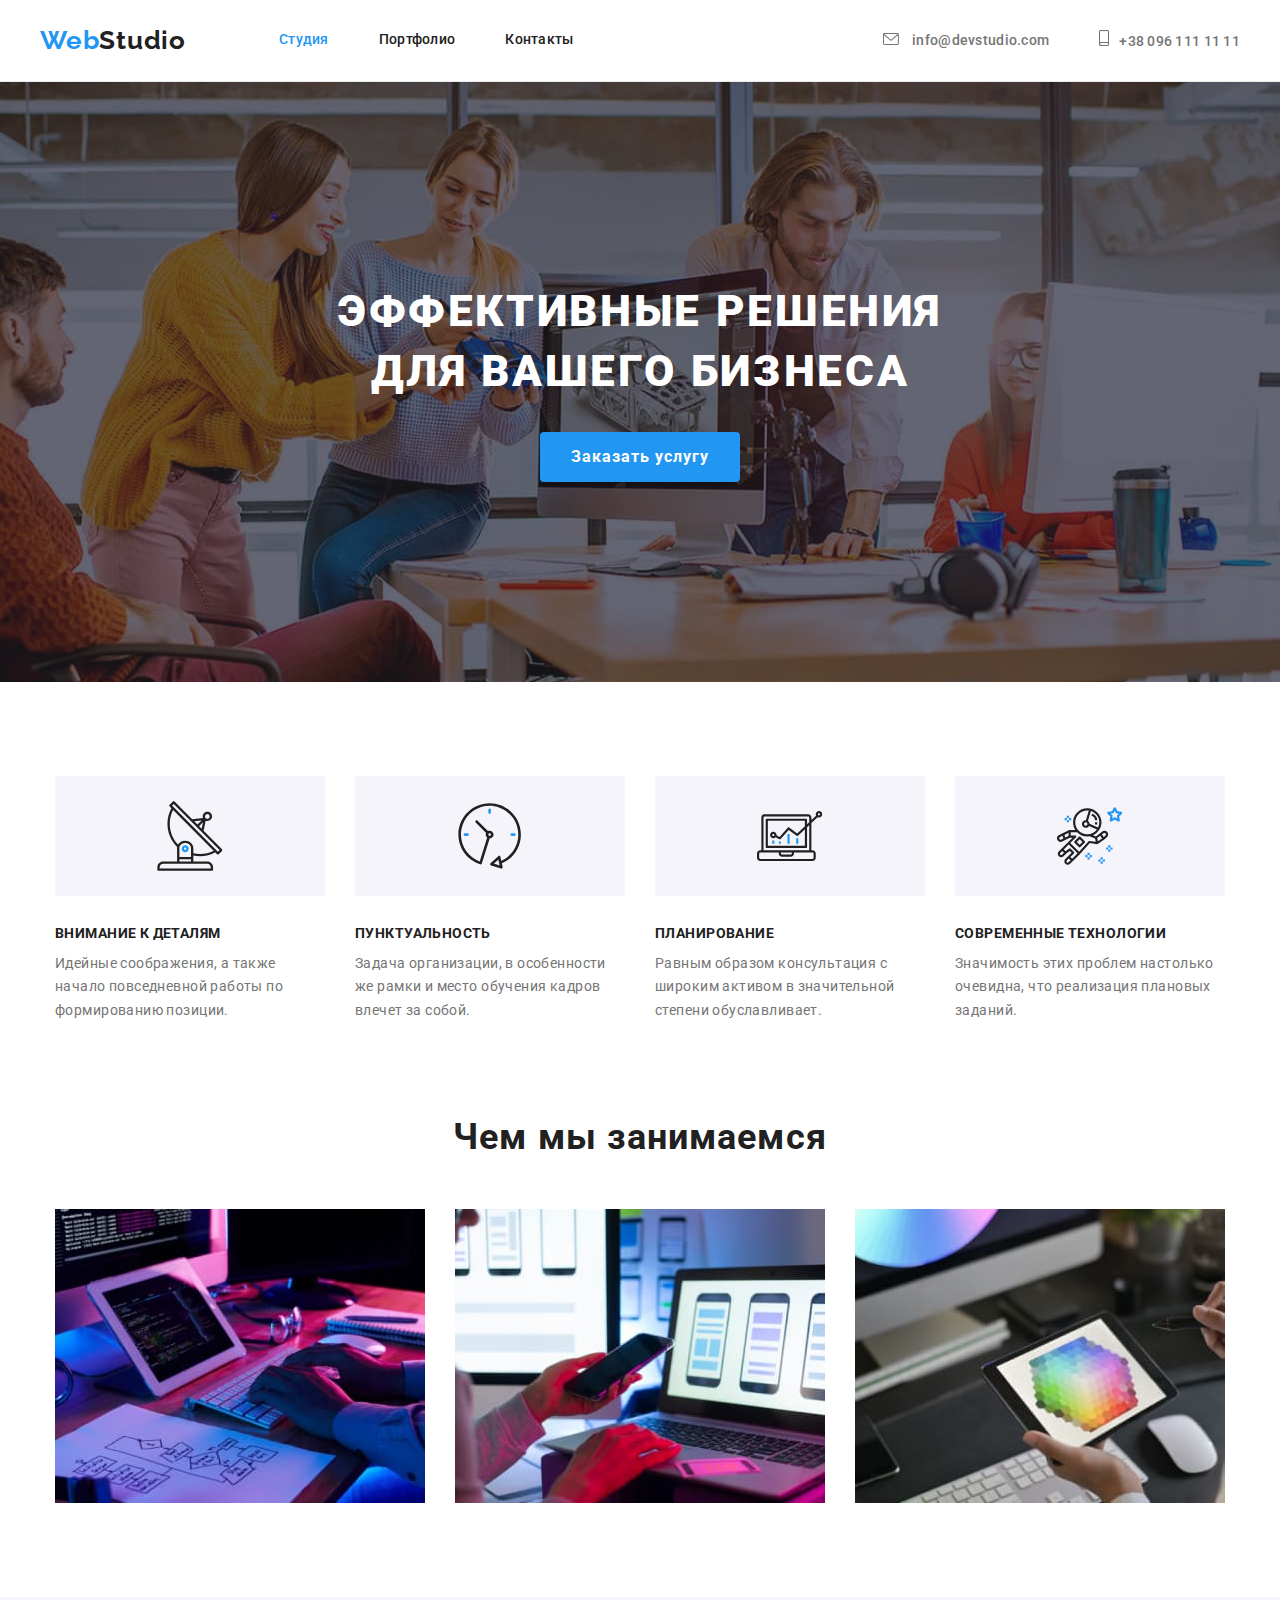
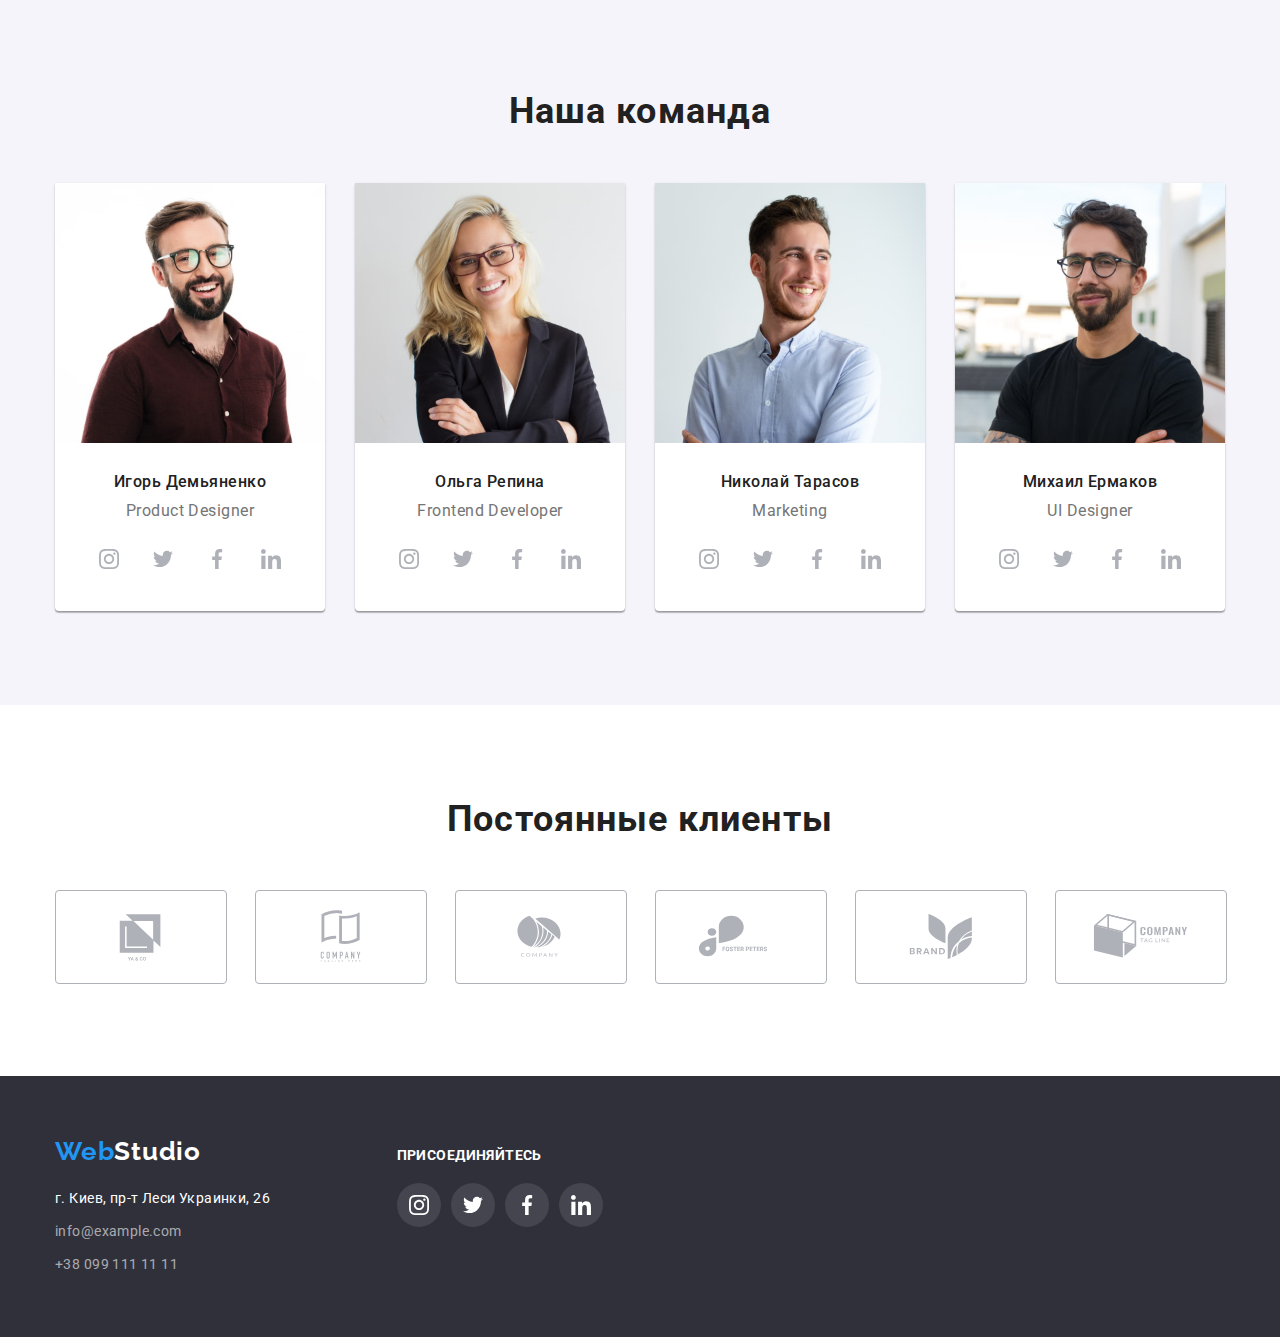
==== commit 714b6d54: "fix" ====
--- a/index.html
+++ b/index.html
@@ -310,7 +310,6 @@
     </section>
 </main>
 <footer class="footer">
-<section class="section-footer container">
 <div class="footer-blocks container">
     <div class="footer-info container">
     <a href="" class="logo-footer link"> <span class="logo-web">Web</span><span class="logo-studio-footer">Studio</span></a>
@@ -351,7 +350,6 @@
         </ul>
     </div>
     </div>
-</section>
 </footer>
 </body>
 </html>--- a/css/styles.css
+++ b/css/styles.css
@@ -21,11 +21,12 @@
     background: #ffffff;
 }
 .container {
-    width: 1170px;
+    width: 1200px;
     padding-left: 15px;
     padding-right: 15px;
     margin: 0 auto;
 }
+
 
 p,
 h1,
@@ -59,12 +60,6 @@
     padding-top: 94px;
     padding-bottom: 94px;
 }
-
-.section-footer {
-    padding-bottom: 60px;
-    padding-top: 60px;
-}
-
 .section-benefits {
     padding-top: 94px;
 }
@@ -117,17 +112,13 @@
 }
 
 .header-icon-mail {
-    fill: #757575;
+    fill: currentColor;
     margin-right: 10px;
-    width: 16px;
-    height: 12px;
 }
 
 .header-icon-tel {
-    fill: #757575;
+    fill: currentColor;
     margin-right: 10px;
-    width: 10px;
-    height: 16px;
 }
 
 .header-tel, .header-mail{
@@ -135,6 +126,7 @@
     font-size: 14px;
     line-height: 1.14;
     letter-spacing: 0.02em;
+    fill: var(--contacts-color);
     color: var(--contacts-color);
 }
 
@@ -142,7 +134,7 @@
     margin-right: var(--header-margin);
 }
 
-.header-tel:hover,.header-tel:focus, 
+.header-tel:hover, .header-tel:focus, 
 .header-mail:hover, .header-mail:focus{
     color: var(--accent-color);
     fill: var(--accent-color);
@@ -178,7 +170,6 @@
     background-repeat: no-repeat;
     background-position: center;
     background-size: cover;
-    padding: 270px 100px 200px 100px;
     flex-grow: 1;
 }
 .container{
@@ -429,7 +420,15 @@
 background-color: var(--accent-color);
 }
 
+.team-soc-link:focus {
+background-color: var(--accent-color);
+}
+
 .team-soc-link:hover .team-soc-icon {
+fill: #FFFFFF;
+}
+
+.team-soc-link:focus .team-soc-icon {
 fill: #FFFFFF;
 }
 
@@ -462,16 +461,20 @@
     justify-content: center;
     width: 100%;
     height: 100%;
+    fill: #afb1b8;
     border: 1px solid #afb1b8;
     border-radius: 4px;
+    background-color: transparent;
 }
 
 .clients-soc-link:hover, 
-.clients-soc-link:focus { 
+.clients-soc-link:focus {
 border-color: var(--accent-color);
+fill: var(--accent-color);
 }
 
 .clients-soc-item {
+    fill: #afb1b8;
     width: 170px;
     height: 92px;
 }
@@ -481,24 +484,19 @@
 }
 
 .clients-soc-icon {
-    fill: currentColor;
-}
-
-.clients-soc-icon {
     fill: #afb1b8;
 }
-
-.clients-soc-icon:hover,
-.clients-soc-icon:focus {
-fill: var(--accent-color);
-}
-
 /* -------------------FOOTER------------------- */
 
 .footer .container {
-    display: flex;
+display: flex;
 justify-content: center;
 align-items: baseline;
+}
+
+.footer-blocks {
+    padding-bottom: 60px;
+    padding-top: 60px;
 }
 
 .flex-footer  {
@@ -619,7 +617,6 @@
 .team-soc-link-footer:hover, .team-soc-link-footer:focus {
     background-color: var(--accent-color);
 }
-
 /* ---------------------------Портфолио----------------------------------- */
 
 .main-item-btn:not(:last-child) {
@@ -689,6 +686,14 @@
 background-color: var(--accent-color);
 color: var(--main-btn-color);
 }
+
+.main-btn:focus{
+box-shadow: 0px 3px 1px rgba(0, 0, 0, 0.1), 0px 1px 2px rgba(0, 0, 0, 0.08), 0px 2px 2px rgba(0, 0, 0, 0.12);
+border-radius: 4px;
+background-color: var(--accent-color);
+color: var(--main-btn-color);
+}
+
 .main-item-text{
 font-weight: 700;
 font-size: 18px;
